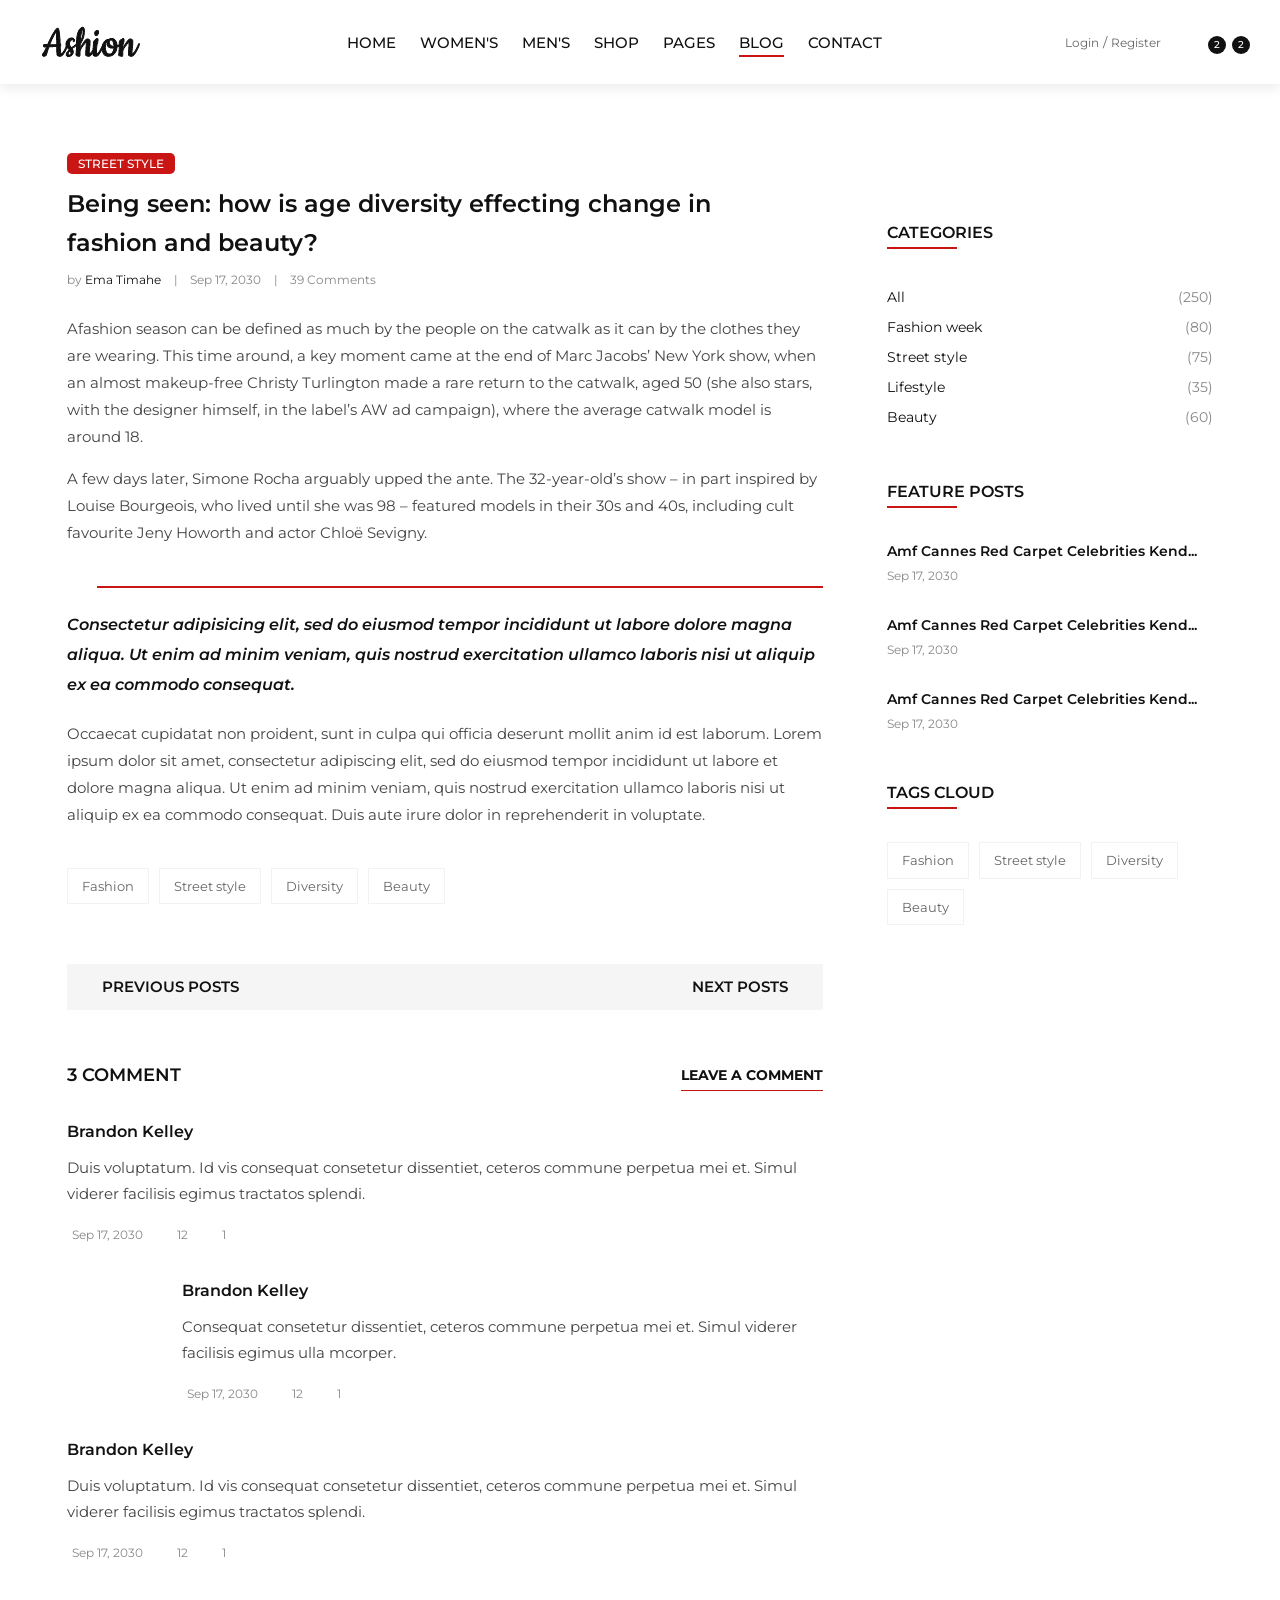
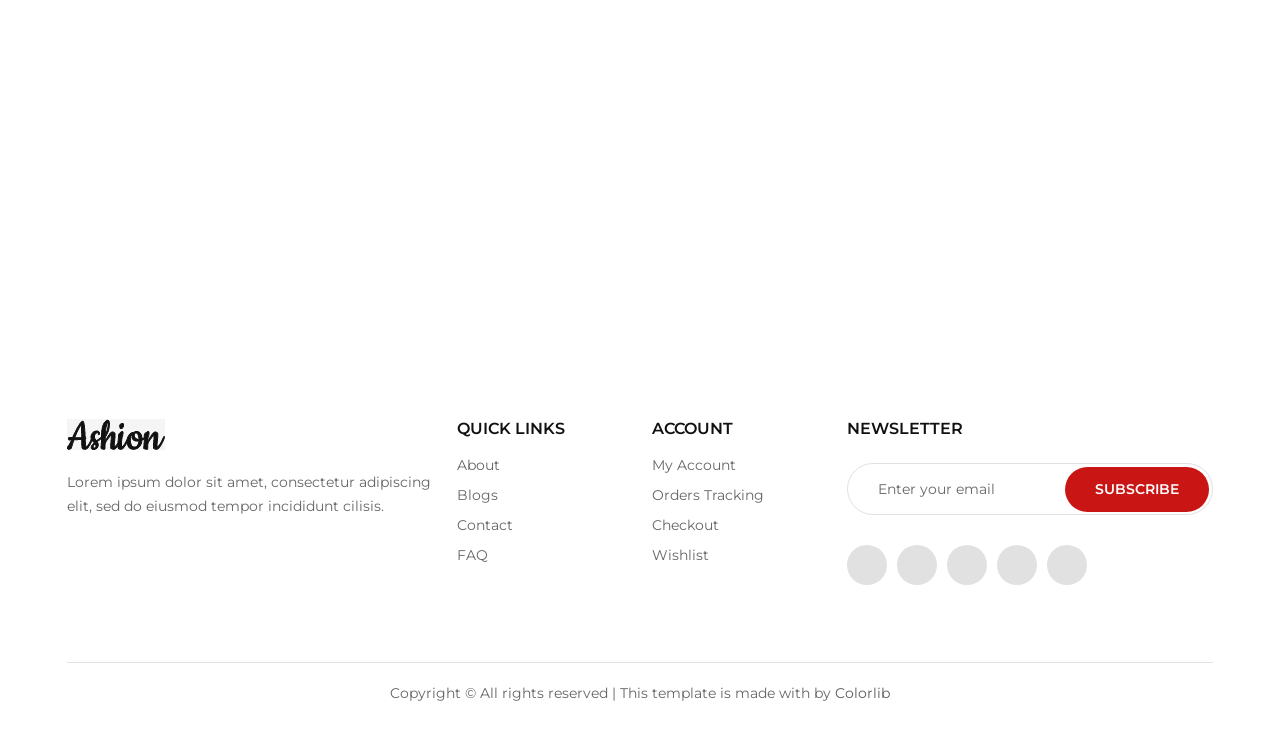
==== blog-details.html @ 31e02999 "Initialize project with Men's Collection and Scalability Refactor" ====
<html lang="en">

<head><script>(function(w,i,g){w[g]=w[g]||[];if(typeof w[g].push=='function')w[g].push(i)})
(window,'G-SEKJ4E9T4H','google_tags_first_party');</script><script async src="/s9cc/"></script>
			<script>
				window.dataLayer = window.dataLayer || [];
				function gtag(){dataLayer.push(arguments);}
				gtag('js', new Date());
				gtag('set', 'developer_id.dYzg1YT', true);
				gtag('config', 'G-SEKJ4E9T4H');
			</script>
			<meta name="robots" content="noindex, nofollow">
<link rel="preconnect" href="https://fonts.googleapis.com">
<link rel="preconnect" href="https://fonts.gstatic.com" crossorigin>
<link rel="dns-prefetch" href="https://cdnjs.cloudflare.com">
    <meta charset="UTF-8">
    <meta name="description" content="Ashion Template">
    <meta name="keywords" content="Ashion, unica, creative, html">
    <meta name="viewport" content="width=device-width, initial-scale=1.0">
    <meta http-equiv="X-UA-Compatible" content="ie=edge">
    <title>Blog Post - Ashion</title>

    <!-- Google Font -->
    <link href="https://fonts.googleapis.com/css2?family=Cookie&display=swap" rel="stylesheet" media="print" onload="this.media='all';this.onload=null;">
    <link href="https://fonts.googleapis.com/css2?family=Montserrat:wght@400;500;600;700;800;900&display=swap" rel="stylesheet" media="print" onload="this.media='all';this.onload=null;">

    <!-- Css Styles -->
    <link rel="stylesheet" href="https://cdn.jsdelivr.net/npm/bootstrap@5.3.8/dist/css/bootstrap.min.css">
    <link rel="stylesheet" href="https://cdn.jsdelivr.net/npm/@fortawesome/fontawesome-free@7.1.0/css/all.min.css">
    <link rel="stylesheet" href="css/elegant-icons.css" type="text/css">
    <link rel="stylesheet" href="https://cdn.jsdelivr.net/npm/glightbox@3.2.0/dist/css/glightbox.min.css">
    <link rel="stylesheet" href="css/style.css">
</head>

<body>
<script>(function(){try{var c=document.createElement("canvas");c.width=c.height=1;var s=c.toDataURL("image/webp").indexOf("webp")>0;document.documentElement.classList.add(s?"webp":"no-webp")}catch(e){document.documentElement.classList.add("no-webp")}})();</script>
    <!-- Shared Header -->
    <div id="header-placeholder" data-active-page="blog"></div>

    <!-- Breadcrumb Begin -->
    <div class="breadcrumb-option">
        <div class="container">
            <div class="row">
                <div class="col-lg-12">
                    <div class="breadcrumb__links">
                        <a href="./index.html"><i class="fa-solid fa-house"></i> Home</a>
                        <a href="./blog.html">Blog</a>
                        <span>Being seen: how is age diversity effecting change in fashion and beauty?</span>
                    </div>
                </div>
            </div>
        </div>
    </div>
    <!-- Breadcrumb End -->

    <!-- Blog Details Section Begin -->
    <section class="blog-details spad">
        <div class="container">
            <div class="row">
                <div class="col-lg-8 col-md-8">
                    <div class="blog__details__content">
                        <div class="blog__details__item">
                            <img src="img/blog/details/blog-details.jpg" alt="" loading="lazy" decoding="async">
                            <div class="blog__details__item__title">
                                <span class="tip">Street style</span>
                                <h4>Being seen: how is age diversity effecting change in fashion and beauty?</h4>
                                <ul>
                                    <li>by <span>Ema Timahe</span></li>
                                    <li>Sep 17, 2030</li>
                                    <li>39 Comments</li>
                                </ul>
                            </div>
                        </div>
                        <div class="blog__details__desc">
                            <p>Afashion season can be defined as much by the people on the catwalk as it can by the
                                clothes they are wearing. This time around, a key moment came at the end of Marc Jacobs’
                                New York show, when an almost makeup-free Christy Turlington made a rare return to the
                                catwalk, aged 50 (she also stars, with the designer himself, in the label’s AW ad
                            campaign), where the average catwalk model is around 18.</p>
                            <p>A few days later, Simone Rocha arguably upped the ante. The 32-year-old’s show – in part
                                inspired by Louise Bourgeois, who lived until she was 98 – featured models in their 30s
                            and 40s, including cult favourite Jeny Howorth and actor Chloë Sevigny.</p>
                        </div>
                        <div class="blog__details__quote">
                            <div class="icon"><i class="fa-solid fa-quote-left"></i></div>
                            <p>Consectetur adipisicing elit, sed do eiusmod tempor incididunt ut labore dolore magna
                                aliqua. Ut enim ad minim veniam, quis nostrud exercitation ullamco laboris nisi ut
                            aliquip ex ea commodo consequat.</p>
                        </div>
                        <div class="blog__details__desc">
                            <p>Occaecat cupidatat non proident, sunt in culpa qui officia deserunt mollit anim id est
                                laborum. Lorem ipsum dolor sit amet, consectetur adipiscing elit, sed do eiusmod tempor
                                incididunt ut labore et dolore magna aliqua. Ut enim ad minim veniam, quis nostrud
                                exercitation ullamco laboris nisi ut aliquip ex ea commodo consequat. Duis aute irure
                            dolor in reprehenderit in voluptate.</p>
                        </div>
                        <div class="blog__details__tags">
                            <a href="#">Fashion</a>
                            <a href="#">Street style</a>
                            <a href="#">Diversity</a>
                            <a href="#">Beauty</a>
                        </div>
                        <div class="blog__details__btns">
                            <div class="row">
                                <div class="col-lg-6 col-md-6 col-sm-6">
                                    <div class="blog__details__btn__item">
                                        <h6><a href="#"><i class="fa-solid fa-angle-left"></i> Previous posts</a></h6>
                                    </div>
                                </div>
                                <div class="col-lg-6 col-md-6 col-sm-6">
                                    <div class="blog__details__btn__item blog__details__btn__item--next">
                                        <h6><a href="#">Next posts <i class="fa-solid fa-angle-right"></i></a></h6>
                                    </div>
                                </div>
                            </div>
                        </div>
                        <div class="blog__details__comment">
                            <h5>3 Comment</h5>
                            <a href="#" class="leave-btn">Leave a comment</a>
                            <div class="blog__comment__item">
                                <div class="blog__comment__item__pic">
                                    <img src="img/blog/details/comment-1.jpg" alt="" loading="lazy" decoding="async">
                                </div>
                                <div class="blog__comment__item__text">
                                    <h6>Brandon Kelley</h6>
                                    <p>Duis voluptatum. Id vis consequat consetetur dissentiet, ceteros commune perpetua
                                    mei et. Simul viderer facilisis egimus tractatos splendi.</p>
                                    <ul>
                                        <li><i class="fa-regular fa-clock"></i> Sep 17, 2030</li>
                                        <li><i class="fa-regular fa-heart"></i> 12</li>
                                        <li><i class="fa-solid fa-share"></i> 1</li>
                                    </ul>
                                </div>
                            </div>
                            <div class="blog__comment__item blog__comment__item--reply">
                                <div class="blog__comment__item__pic">
                                    <img src="img/blog/details/comment-2.jpg" alt="" loading="lazy" decoding="async">
                                </div>
                                <div class="blog__comment__item__text">
                                    <h6>Brandon Kelley</h6>
                                    <p>Consequat consetetur dissentiet, ceteros commune perpetua mei et. Simul viderer
                                    facilisis egimus ulla mcorper.</p>
                                    <ul>
                                        <li><i class="fa-regular fa-clock"></i> Sep 17, 2030</li>
                                        <li><i class="fa-regular fa-heart"></i> 12</li>
                                        <li><i class="fa-solid fa-share"></i> 1</li>
                                    </ul>
                                </div>
                            </div>
                            <div class="blog__comment__item">
                                <div class="blog__comment__item__pic">
                                    <img src="img/blog/details/comment-3.jpg" alt="" loading="lazy" decoding="async">
                                </div>
                                <div class="blog__comment__item__text">
                                    <h6>Brandon Kelley</h6>
                                    <p>Duis voluptatum. Id vis consequat consetetur dissentiet, ceteros commune perpetua
                                    mei et. Simul viderer facilisis egimus tractatos splendi.</p>
                                    <ul>
                                        <li><i class="fa-regular fa-clock"></i> Sep 17, 2030</li>
                                        <li><i class="fa-regular fa-heart"></i> 12</li>
                                        <li><i class="fa-solid fa-share"></i> 1</li>
                                    </ul>
                                </div>
                            </div>
                        </div>
                    </div>
                </div>
                <div class="col-lg-4 col-md-4">
                    <div class="blog__sidebar">
                        <div class="blog__sidebar__item">
                            <div class="section-title">
                                <h4>Categories</h4>
                            </div>
                            <ul>
                                <li><a href="#">All <span>(250)</span></a></li>
                                <li><a href="#">Fashion week <span>(80)</span></a></li>
                                <li><a href="#">Street style <span>(75)</span></a></li>
                                <li><a href="#">Lifestyle <span>(35)</span></a></li>
                                <li><a href="#">Beauty <span>(60)</span></a></li>
                            </ul>
                        </div>
                        <div class="blog__sidebar__item">
                            <div class="section-title">
                                <h4>Feature posts</h4>
                            </div>
                            <a href="#" class="blog__feature__item">
                                <div class="blog__feature__item__pic">
                                    <img src="img/blog/sidebar/fp-1.jpg" alt="" loading="lazy" decoding="async">
                                </div>
                                <div class="blog__feature__item__text">
                                    <h6>Amf Cannes Red Carpet Celebrities Kend...</h6>
                                    <span>Sep 17, 2030</span>
                                </div>
                            </a>
                            <a href="#" class="blog__feature__item">
                                <div class="blog__feature__item__pic">
                                    <img src="img/blog/sidebar/fp-2.jpg" alt="" loading="lazy" decoding="async">
                                </div>
                                <div class="blog__feature__item__text">
                                    <h6>Amf Cannes Red Carpet Celebrities Kend...</h6>
                                    <span>Sep 17, 2030</span>
                                </div>
                            </a>
                            <a href="#" class="blog__feature__item">
                                <div class="blog__feature__item__pic">
                                    <img src="img/blog/sidebar/fp-3.jpg" alt="" loading="lazy" decoding="async">
                                </div>
                                <div class="blog__feature__item__text">
                                    <h6>Amf Cannes Red Carpet Celebrities Kend...</h6>
                                    <span>Sep 17, 2030</span>
                                </div>
                            </a>
                        </div>
                        <div class="blog__sidebar__item">
                            <div class="section-title">
                                <h4>Tags cloud</h4>
                            </div>
                            <div class="blog__sidebar__tags">
                                <a href="#">Fashion</a>
                                <a href="#">Street style</a>
                                <a href="#">Diversity</a>
                                <a href="#">Beauty</a>
                            </div>
                        </div>
                    </div>
                </div>
            </div>
        </div>
    </section>
    <!-- Blog Details Section End -->
    <!-- Shared Footer -->
    <div id="footer-placeholder"></div>

    <!-- Js Plugins -->
                                        <script src="https://cdn.jsdelivr.net/npm/bootstrap@5.3.8/dist/js/bootstrap.bundle.min.js"></script>
<script src="https://cdn.jsdelivr.net/npm/glightbox@3.2.0/dist/js/glightbox.min.js"></script>
<script src="js/components.js"></script>
<script src="js/products.js"></script>
<script src="js/main.js"></script>

    <!-- Global site tag (gtag.js) - Google Analytics -->
    <script async src="https://www.googletagmanager.com/gtag/js?id=UA-23581568-13"></script>
    <script>
      window.dataLayer = window.dataLayer || [];
      function gtag(){dataLayer.push(arguments);}
      gtag('js', new Date());

      gtag('config', 'UA-23581568-13');
  </script>

<script defer src="https://static.cloudflareinsights.com/beacon.min.js/v67327c56f0bb4ef8b305cae61679db8f1769101564043" integrity="sha512-rdcWY47ByXd76cbCFzznIcEaCN71jqkWBBqlwhF1SY7KubdLKZiEGeP7AyieKZlGP9hbY/MhGrwXzJC/HulNyg==" data-cf-beacon='{"version":"2024.11.0","token":"cd0b4b3a733644fc843ef0b185f98241","server_timing":{"name":{"cfCacheStatus":true,"cfEdge":true,"cfExtPri":true,"cfL4":true,"cfOrigin":true,"cfSpeedBrain":true},"location_startswith":null}}' crossorigin="anonymous"></script>
</body>

</html>
---- css/style.css ----
/******************************************************************
Template Name: Ashion
Description: Ashion ecommerce template
Author: Colorib
Author URI: https://colorlib.com/
Version: 1.0
Created: Colorib
******************************************************************/
/*------------------------------------------------------------------
[Table of contents]

1.  Template default CSS
	1.1	Variables
	1.2	Mixins
	1.3	Flexbox
	1.4	Reset
2.  Helper Css
3.  Header Section
4.  Categories Section
5.  Product Section
6.  Banner Section
7.  Countdown Section
8.  Instagram
9.  Contact
10.  Footer Style
-------------------------------------------------------------------*/
/*----------------------------------------*/
/* Template default CSS
/*----------------------------------------*/
html {
  scroll-behavior: smooth; }

@media (prefers-reduced-motion: reduce) {
  html {
    scroll-behavior: auto; }

  *,
  *::before,
  *::after {
    animation-duration: 0.01ms !important;
    animation-iteration-count: 1 !important;
    transition-duration: 0.01ms !important; } }
html,
body {
  height: 100%;
  font-family: 'Montserrat', sans-serif;
  -webkit-font-smoothing: antialiased; }

h1,
h2,
h3,
h4,
h5,
h6 {
  margin: 0;
  color: #111111;
  font-weight: 400;
  font-family: 'Montserrat', sans-serif; }

h1 {
  font-size: clamp(2.5rem, calc(5vw + 1rem), 4.375rem); }

h2 {
  font-size: clamp(1.75rem, calc(3vw + 0.5rem), 2.25rem); }

h3 {
  font-size: clamp(1.5rem, calc(2.5vw + 0.5rem), 1.875rem); }

h4 {
  font-size: clamp(1.25rem, calc(2vw + 0.25rem), 1.5rem); }

h5 {
  font-size: clamp(1rem, calc(1.5vw + 0.25rem), 1.125rem); }

h6 {
  font-size: 16px; }

p {
  font-size: 14px;
  font-family: 'Montserrat', sans-serif;
  color: #666666;
  font-weight: 400;
  line-height: 24px;
  margin: 0 0 15px 0; }

img {
  max-width: 100%;
  height: auto;
  vertical-align: middle; }

img[loading="lazy"] {
  opacity: 0;
  transition: opacity 0.3s ease; }

img[loading="lazy"].loaded,
img[loading="lazy"][src]:not([src=""]) {
  opacity: 1; }

:focus {
  outline: none; }

:focus-visible {
  outline: 2px solid #ca1515;
  outline-offset: 2px; }

a {
  text-decoration: none; }

a:hover {
  text-decoration: none; }

ul,
ol {
  padding: 0;
  margin: 0; }

/*---------------------
  Helper CSS
-----------------------*/
.section-title {
  margin-bottom: 45px; }
  .section-title h4 {
    color: #111111;
    font-weight: 600;
    text-transform: uppercase;
    position: relative;
    display: inline-block; }
    .section-title h4:after {
      position: absolute;
      left: 0;
      bottom: -4px;
      height: 2px;
      width: 70px;
      background: #ca1515;
      content: ""; }

.set-bg {
  background-repeat: no-repeat;
  background-size: cover;
  background-position: top center; }

/*---------------------
  WebP Support
-----------------------*/
picture {
  display: block;
  line-height: 0; }
  picture img {
    width: 100%;
    height: auto; }

picture.responsive-image img {
  object-fit: cover; }

img[loading="lazy"] {
  background-color: #f5f5f5; }

html:not(.webp):not(.no-webp) .webp-only {
  display: none; }

.spad {
  padding-top: 100px;
  padding-bottom: 100px; }

.text-white h1,
.text-white h2,
.text-white h3,
.text-white h4,
.text-white h5,
.text-white h6,
.text-white p,
.text-white span,
.text-white li,
.text-white a {
  color: #fff; }

/* buttons */
.primary-btn {
  display: inline-block;
  font-size: 14px;
  text-transform: uppercase;
  font-weight: 600;
  padding: 12px 30px 10px;
  color: #ffffff;
  background: #ca1515; }

.site-btn {
  font-size: 14px;
  color: #ffffff;
  background: #ca1515;
  font-weight: 600;
  border: none;
  text-transform: uppercase;
  display: inline-block;
  padding: 12px 30px;
  border-radius: 50px; }

/* Preloder */
#preloder {
  position: fixed;
  width: 100%;
  height: 100%;
  top: 0;
  left: 0;
  z-index: 999999;
  background: #ffffff; }

.loader {
  width: 40px;
  height: 40px;
  position: absolute;
  top: 50%;
  left: 50%;
  margin-top: -13px;
  margin-left: -13px;
  border-radius: 60px;
  animation: loader 0.8s linear infinite; }

@keyframes loader {
  0% {
    transform: rotate(0deg);
    border: 4px solid #f44336;
    border-left-color: transparent; }
  50% {
    transform: rotate(180deg);
    border: 4px solid #673ab7;
    border-left-color: transparent; }
  100% {
    transform: rotate(360deg);
    border: 4px solid #f44336;
    border-left-color: transparent; } }
.spacial-controls {
  position: fixed;
  width: 111px;
  height: 91px;
  top: 0;
  right: 0;
  z-index: 999; }

.spacial-controls .search-switch {
  display: block;
  height: 100%;
  padding-top: 30px;
  background: #323232;
  text-align: center;
  cursor: pointer; }

.search-model {
  display: none;
  position: fixed;
  width: 100%;
  height: 100%;
  left: 0;
  top: 0;
  background: #ffffff;
  z-index: 99999; }

.search-model-form {
  padding: 0 15px; }

.search-model-form input {
  width: 500px;
  font-size: 40px;
  border: none;
  border-bottom: 2px solid #dddddd;
  background: 0 0;
  color: #999; }

.search-close-switch {
  position: absolute;
  width: 50px;
  height: 50px;
  background: #333;
  color: #fff;
  text-align: center;
  border-radius: 50%;
  font-size: 28px;
  line-height: 28px;
  top: 30px;
  cursor: pointer;
  transform: rotate(45deg);
  display: flex;
  align-items: center;
  justify-content: center; }

/*---------------------
  Header
-----------------------*/
.header {
  background: #ffffff;
  box-shadow: 0px 5px 10px rgba(91, 91, 91, 0.1); }

.header__logo {
  padding: 26px 0; }
  .header__logo a {
    display: inline-block; }

.header__menu {
  padding: 30px 0 27px; }
  .header__menu ul li {
    list-style: none;
    display: inline-block;
    margin-right: 40px;
    position: relative; }
    .header__menu ul li.active a:after {
      transform: scale(1); }
    .header__menu ul li:hover a:after {
      transform: scale(1); }
    .header__menu ul li:hover .dropdown {
      top: 27px;
      opacity: 1;
      visibility: visible; }
    .header__menu ul li:last-child {
      margin-right: 0; }
    .header__menu ul li .dropdown {
      position: absolute;
      left: 0;
      top: 56px;
      width: 150px;
      background: #111111;
      text-align: left;
      padding: 2px 0;
      z-index: 9;
      opacity: 0;
      visibility: hidden;
      transition: all, 0.3s; }
      .header__menu ul li .dropdown li {
        display: block;
        margin-right: 0; }
        .header__menu ul li .dropdown li a {
          font-size: 14px;
          color: #ffffff;
          font-weight: 400;
          padding: 8px 20px;
          text-transform: capitalize; }
          .header__menu ul li .dropdown li a:after {
            display: none; }
    .header__menu ul li a {
      font-size: 15px;
      text-transform: uppercase;
      color: #111111;
      font-weight: 500;
      display: block;
      padding: 2px 0;
      position: relative; }
      .header__menu ul li a:after {
        position: absolute;
        left: 0;
        bottom: 0;
        width: 100%;
        height: 2px;
        background: #ca1515;
        content: '';
        transition: all, 0.5s;
        transform: scale(0); }

.header__right {
  text-align: right;
  padding: 30px 0 27px; }

.header__right__auth {
  display: inline-block;
  margin-right: 25px; }
  .header__right__auth a {
    font-size: 12px;
    color: #666666;
    position: relative;
    margin-right: 8px; }
    .header__right__auth a:last-child {
      margin-right: 0; }
      .header__right__auth a:last-child:after {
        display: none; }
    .header__right__auth a:after {
      position: absolute;
      right: -8px;
      top: -2px;
      content: "/";
      font-size: 13px; }

.header__right__widget {
  display: inline-block; }
  .header__right__widget li {
    list-style: none;
    display: inline-block;
    font-size: 18px;
    color: #111111;
    margin-right: 20px;
    cursor: pointer; }
    .header__right__widget li:last-child {
      margin-right: 0; }
    .header__right__widget li a {
      font-size: 18px;
      color: #111111;
      position: relative; }
      .header__right__widget li a .tip {
        position: absolute;
        right: -12px;
        top: -11px;
        height: 18px;
        width: 18px;
        background: #111111;
        font-size: 10px;
        font-weight: 500;
        color: #ffffff;
        line-height: 18px;
        text-align: center;
        border-radius: 50%; }

.offcanvas-menu-wrapper {
  display: none; }

.canvas__open {
  display: none; }

/*---------------------
  Banner
-----------------------*/
.banner {
  height: 500px; }

.banner__text span {
  font-size: 18px;
  color: #ca1515;
  text-transform: uppercase; }
.banner__text h1 {
  font-size: 80px;
  color: #111111;
  font-family: 'Cookie', cursive;
  margin-bottom: 15px; }
.banner__text a {
  font-size: 14px;
  color: #111111;
  text-transform: uppercase;
  font-weight: 700;
  position: relative;
  padding: 0 0 3px;
  display: inline-block; }
  .banner__text a:after {
    position: absolute;
    left: 0;
    bottom: 0;
    height: 2px;
    width: 100%;
    background: #ca1515;
    content: ""; }

.banner__slider {
  text-align: center;
  padding: 150px 0 0;
  position: relative; }
  .banner__slider .banner__slider-wrapper {
    position: relative;
    min-height: 200px; }
  .banner__slider .banner__item {
    position: absolute;
    top: 0;
    left: 0;
    width: 100%;
    opacity: 0;
    visibility: hidden;
    transition: opacity 0.8s ease-in-out, visibility 0.8s ease-in-out;
    z-index: 1; }
    .banner__slider .banner__item.active {
      position: relative;
      opacity: 1;
      visibility: visible;
      z-index: 2; }
    .banner__slider .banner__item .banner__text span,
    .banner__slider .banner__item .banner__text h1,
    .banner__slider .banner__item .banner__text a {
      opacity: 0;
      transform: translateY(20px);
      transition: opacity 0.6s ease, transform 0.6s ease; }
    .banner__slider .banner__item.active .banner__text span {
      opacity: 1;
      transform: translateY(0);
      transition-delay: 0.2s; }
    .banner__slider .banner__item.active .banner__text h1 {
      opacity: 1;
      transform: translateY(0);
      transition-delay: 0.4s; }
    .banner__slider .banner__item.active .banner__text a {
      opacity: 1;
      transform: translateY(0);
      transition-delay: 0.6s; }
  .banner__slider .banner__dots {
    position: absolute;
    left: 0;
    bottom: -50px;
    width: 100%;
    text-align: center;
    z-index: 10; }
    .banner__slider .banner__dots .banner__dot {
      display: inline-block;
      height: 12px;
      width: 12px;
      background: #a1a1a1;
      border-radius: 50%;
      margin-right: 10px;
      cursor: pointer;
      transition: background 0.3s ease; }
      .banner__slider .banner__dots .banner__dot.active {
        background: #ca1515; }
      .banner__slider .banner__dots .banner__dot:last-child {
        margin-right: 0; }

/*---------------------
  Trend
-----------------------*/
.trend {
  padding-top: 80px;
  padding-bottom: 50px; }

.trend__content .section-title h4 {
  font-size: 20px; }
  .trend__content .section-title h4:after {
    bottom: -6px; }

.trend__item {
  overflow: hidden;
  margin-bottom: 35px; }

.trend__item__pic {
  float: left;
  margin-right: 25px; }
  .trend__item__pic img {
    aspect-ratio: 1 / 1;
    object-fit: cover;
    width: 100px; }

.trend__item__text {
  overflow: hidden; }
  .trend__item__text h6 {
    font-size: 14px;
    color: #111111;
    margin-bottom: 5px; }
  .trend__item__text .rating {
    line-height: 18px;
    margin-bottom: 6px; }
    .trend__item__text .rating i {
      font-size: 10px;
      color: #e3c01c;
      margin-right: -4px; }
      .trend__item__text .rating i:last-child {
        margin-right: 0; }
  .trend__item__text .product__price {
    color: #111111;
    font-weight: 600; }
    .trend__item__text .product__price span {
      font-size: 14px;
      color: #b1b0b0;
      text-decoration: line-through;
      margin-left: 4px; }

/*---------------------
  Discount
-----------------------*/
.discount__pic img {
  min-width: 100%;
  height: 100%; }

.discount__text {
  background: #f4f4f4;
  height: 390px;
  padding: 75px 90px 50px;
  text-align: center; }
  .discount__text a {
    font-size: 14px;
    color: #111111;
    text-transform: uppercase;
    font-weight: 700;
    position: relative;
    padding: 0 0 3px;
    display: inline-block; }
    .discount__text a:after {
      position: absolute;
      left: 0;
      bottom: 0;
      height: 2px;
      width: 100%;
      background: #ca1515;
      content: ""; }

.discount__text__title {
  text-align: center;
  position: relative;
  z-index: 1;
  margin-bottom: 60px; }
  .discount__text__title:after {
    position: absolute;
    left: 50%;
    top: -38px;
    height: 183px;
    width: 183px;
    background: #ffffff;
    content: "";
    border-radius: 50%;
    z-index: -1;
    margin-left: -91.5px; }
  .discount__text__title span {
    font-size: 12px;
    color: #111111;
    font-weight: 500;
    text-transform: uppercase; }
  .discount__text__title h2 {
    font-size: 60px;
    color: #ca1515;
    font-family: 'Cookie', cursive;
    line-height: 46px;
    margin-bottom: 10px; }
  .discount__text__title h5 {
    color: #ca1515;
    font-weight: 700; }
    .discount__text__title h5 span {
      font-size: 14px;
      color: #111111;
      margin-right: 4px; }

.discount__countdown {
  text-align: center;
  margin-bottom: 10px; }

.countdown__item {
  margin-bottom: 15px;
  float: left;
  width: 25%; }
  .countdown__item:last-child {
    margin-right: 0; }
  .countdown__item span {
    font-size: 30px;
    font-weight: 600;
    color: #111111;
    display: inline-block; }
  .countdown__item p {
    color: #111111;
    margin-bottom: 0;
    display: inline-block;
    font-weight: 500; }

/*---------------------
  Services
-----------------------*/
.services {
  padding-top: 80px;
  padding-bottom: 50px; }

.services__item {
  padding-left: 65px;
  position: relative;
  margin-bottom: 20px; }
  .services__item i {
    font-size: 36px;
    color: #ca1515;
    position: absolute;
    left: 0;
    top: 4px; }
  .services__item h6 {
    color: #111111;
    font-weight: 600;
    margin-bottom: 5px; }
  .services__item p {
    margin-bottom: 0; }

/*---------------------
  Instagram
-----------------------*/
.instagram__item {
  height: 320px;
  display: flex;
  align-items: center;
  justify-content: center;
  position: relative;
  z-index: 1; }
  .instagram__item:hover:after {
    opacity: 1; }
  .instagram__item:hover .instagram__text {
    opacity: 1;
    visibility: visible; }
  .instagram__item:after {
    position: absolute;
    left: 0;
    top: 0;
    height: 100%;
    width: 100%;
    background: rgba(255, 255, 255, 0.9);
    content: "";
    opacity: 0;
    z-index: -1;
    transition: all, 0.3s; }

.instagram__text {
  text-align: center;
  opacity: 0;
  visibility: hidden;
  transition: all, 0.3s; }
  .instagram__text i {
    font-size: 30px;
    color: #0d0d0d; }
  .instagram__text a {
    font-size: 16px;
    color: #0d0d0d;
    font-weight: 500;
    display: block;
    margin-top: 10px; }

/*---------------------
  Footer
-----------------------*/
.footer {
  padding-top: 55px; }

.footer__about {
  margin-bottom: 30px; }
  .footer__about p {
    margin-bottom: 20px; }

.footer__logo {
  margin-bottom: 20px; }

.footer__payment {
  display: flex;
  flex-wrap: wrap;
  gap: 15px;
  align-items: center; }
  .footer__payment a.payment-icon {
    font-size: 36px;
    color: #666;
    transition: color 0.3s ease;
    text-decoration: none !important;
    line-height: 1; }
    .footer__payment a.payment-icon i {
      --fa-width: auto;
      width: auto !important; }
    .footer__payment a.payment-icon:hover, .footer__payment a.payment-icon:focus {
      color: #ca1515;
      text-decoration: none !important; }
    .footer__payment a.payment-icon[aria-label="Visa"] {
      color: #1a1f71; }
    .footer__payment a.payment-icon[aria-label="Mastercard"] {
      color: #eb001b; }
    .footer__payment a.payment-icon[aria-label="Google Pay"] {
      color: #4285f4; }
    .footer__payment a.payment-icon[aria-label="PayPal"] {
      color: #003087; }
    .footer__payment a.payment-icon[aria-label="Apple Pay"] {
      color: #000; }
    .footer__payment a.payment-icon[aria-label="Stripe"] {
      color: #635bff; }

.footer__widget {
  margin-bottom: 30px; }
  .footer__widget h6 {
    color: #111111;
    font-weight: 600;
    text-transform: uppercase;
    margin-bottom: 12px; }
  .footer__widget ul li {
    list-style: none; }
    .footer__widget ul li a {
      font-size: 14px;
      color: #666666;
      line-height: 30px; }

.footer__newslatter {
  margin-bottom: 30px; }
  .footer__newslatter h6 {
    color: #111111;
    font-weight: 600;
    text-transform: uppercase;
    margin-bottom: 25px; }
  .footer__newslatter form {
    position: relative;
    margin-bottom: 30px; }
    .footer__newslatter form input {
      height: 52px;
      width: 100%;
      border: 1px solid #e1e1e1;
      border-radius: 50px;
      padding-left: 30px;
      font-size: 14px;
      color: #666666; }
      .footer__newslatter form input::placeholder {
        color: #666666; }
    .footer__newslatter form button {
      position: absolute;
      right: 4px;
      top: 4px; }

.footer__social a {
  display: inline-block;
  height: 40px;
  width: 40px;
  background: #e1e1e1;
  font-size: 15px;
  color: #111111;
  line-height: 40px;
  text-align: center;
  border-radius: 50%;
  margin-right: 6px;
  margin-bottom: 5px; }
  .footer__social a:last-child {
    margin-right: 0; }

.footer__copyright__text {
  border-top: 1px solid #e1e1e1;
  padding: 18px 0 25px;
  text-align: center;
  margin-top: 35px; }
  .footer__copyright__text p {
    margin-bottom: 0; }
  .footer__copyright__text a {
    color: #5C5C5C; }
  .footer__copyright__text i {
    color: #ca1515; }
  .footer__copyright__text a:hover {
    color: #ca1515; }

/*---------------------
  Breadcrumb
-----------------------*/
.breadcrumb-option {
  padding-top: 35px; }

.breadcrumb__links a {
  font-size: 15px;
  font-weight: 500;
  color: #111111;
  margin-right: 18px;
  display: inline-block;
  position: relative; }
  .breadcrumb__links a:after {
    position: absolute;
    right: -14px;
    top: 0;
    content: '\f105';
    font-family: "FontAwesome"; }
  .breadcrumb__links a i {
    margin-right: 5px; }
.breadcrumb__links span {
  font-size: 15px;
  font-weight: 500;
  color: #888888;
  display: inline-block; }

/*---------------------
  Categories
-----------------------*/
.categories {
  overflow: hidden;
  margin-top: 10px; }
  .categories .container-fluid {
    padding-right: 5px; }

.categories__item {
  height: 314px;
  display: flex;
  align-items: center;
  padding-left: 30px;
  margin-bottom: 10px;
  margin-right: 10px; }
  .categories__item.categories__large__item {
    height: 638px;
    padding-left: 70px; }
    .categories__item.categories__large__item .categories__text {
      max-width: 480px; }
      .categories__item.categories__large__item .categories__text p {
        margin-bottom: 15px; }

.categories__text h1 {
  font-family: 'Cookie', cursive;
  color: #111111;
  margin-bottom: 5px; }
.categories__text h4 {
  color: #111111;
  font-weight: 700; }
.categories__text p {
  margin-bottom: 10px; }
.categories__text a {
  font-size: 14px;
  color: #111111;
  text-transform: uppercase;
  font-weight: 600;
  position: relative;
  padding: 0 0 3px;
  display: inline-block; }
  .categories__text a:after {
    position: absolute;
    left: 0;
    bottom: 0;
    height: 2px;
    width: 100%;
    background: #ca1515;
    content: ""; }

/*---------------------
  Product
-----------------------*/
.product {
  padding-top: 60px;
  padding-bottom: 50px; }

.filter__controls {
  text-align: right;
  margin-bottom: 50px; }
  .filter__controls li {
    font-size: 14px;
    list-style: none;
    display: inline-block;
    color: #111111;
    margin-right: 35px;
    position: relative;
    cursor: pointer; }
    .filter__controls li.active:after {
      opacity: 1; }
    .filter__controls li:after {
      position: absolute;
      left: 0;
      bottom: -4px;
      height: 2px;
      width: 100%;
      background: #ca1515;
      content: "";
      opacity: 0; }
    .filter__controls li:last-child {
      margin-right: 0; }

.product__item {
  margin-bottom: 35px; }
  .product__item:hover .product__hover li {
    opacity: 1;
    top: 0; }
  .product__item.sale .product__item__pic .label {
    background: #ca1515; }
  .product__item.sale .product__item__text .product__price {
    color: #ca1515; }

.product__item__pic {
  aspect-ratio: 3 / 4;
  position: relative;
  overflow: hidden; }
  .product__item__pic .label {
    font-size: 12px;
    color: #ffffff;
    font-weight: 500;
    display: inline-block;
    padding: 2px 8px;
    text-transform: uppercase;
    position: absolute;
    left: 10px;
    top: 10px; }
    .product__item__pic .label.new {
      background: #36a300; }
    .product__item__pic .label.stockout {
      background: #111111; }
    .product__item__pic .label.stockblue {
      background: #0066bd !important; }
    .product__item__pic .label.sale {
      background: #ca1515; }

.product__hover {
  position: absolute;
  left: 0;
  width: 100%;
  bottom: 30px;
  text-align: center; }
  .product__hover li {
    list-style: none;
    display: inline-block;
    margin-right: 10px;
    position: relative;
    top: 100px;
    opacity: 0; }
    .product__hover li:nth-child(1) {
      transition: all 0.4s ease 0.1s; }
    .product__hover li:nth-child(2) {
      transition: all 0.4s ease 0.15s; }
    .product__hover li:nth-child(3) {
      transition: all 0.4s ease 0.2s; }
    .product__hover li:last-child {
      margin-right: 0; }
    .product__hover li:hover a {
      background: #ca1515; }
      .product__hover li:hover a span {
        color: #ffffff;
        transform: rotate(360deg); }
    .product__hover li a {
      font-size: 18px;
      color: #111111;
      display: block;
      height: 45px;
      width: 45px;
      background: #ffffff;
      line-height: 48px;
      text-align: center;
      border-radius: 50%;
      transition: all, 0.5s; }
      .product__hover li a span {
        position: relative;
        transform: rotate(0);
        transition: all, 0.3s;
        display: inline-block; }

.product__item__text {
  text-align: center;
  padding-top: 22px; }
  .product__item__text h6 a {
    font-size: 14px;
    color: #111111; }
  .product__item__text .rating {
    line-height: 18px;
    margin-bottom: 5px; }
    .product__item__text .rating i {
      font-size: 10px;
      color: #e3c01c;
      margin-right: -4px; }
      .product__item__text .rating i:last-child {
        margin-right: 0; }
  .product__item__text .product__price {
    color: #111111;
    font-weight: 600; }
    .product__item__text .product__price span {
      font-size: 14px;
      color: #b1b0b0;
      text-decoration: line-through;
      margin-left: 4px; }

/*---------------------
  Shop
-----------------------*/
.shop {
  padding-top: 70px;
  padding-bottom: 80px; }

.sidebar__categories {
  margin-bottom: 50px; }
  .sidebar__categories .section-title {
    margin-bottom: 35px; }
    .sidebar__categories .section-title h4 {
      font-size: 18px; }

.categories__accordion .card {
  border: none;
  border-radius: 0;
  padding-bottom: 12px;
  border-bottom: 1px solid #f2f2f2 !important;
  margin-bottom: 12px; }
  .categories__accordion .card:last-child {
    padding-bottom: 0;
    margin-bottom: 0;
    border-bottom: none !important; }
.categories__accordion .card-heading {
  cursor: pointer; }
  .categories__accordion .card-heading a {
    font-size: 14px;
    font-weight: 500;
    color: #111111;
    display: block; }
.categories__accordion .card-body {
  padding-left: 0;
  padding-top: 6px;
  padding-bottom: 0; }
  .categories__accordion .card-body li {
    list-style: none;
    position: relative;
    padding-left: 16px; }
    .categories__accordion .card-body li:before {
      position: absolute;
      left: 4px;
      top: 14px;
      height: 1px;
      width: 4px;
      background: #666666;
      content: ""; }
    .categories__accordion .card-body li a {
      font-size: 14px;
      color: #666666;
      line-height: 30px; }

.categories__accordion .card-heading a:after,
.categories__accordion .card-heading > a.active[aria-expanded=false]:after {
  content: "\f107";
  font-size: 14px;
  font-family: "FontAwesome";
  color: #666666;
  position: absolute;
  right: 30px;
  top: 0px; }

.categories__accordion .card-heading.active a:after {
  content: "\f106";
  font-size: 14px;
  font-family: "FontAwesome";
  color: #666666;
  position: absolute;
  right: 30px;
  top: -1px; }

.categories__accordion .card-heading a[aria-expanded=true]:after,
.categories__accordion .card-heading > a.active:after {
  content: "\f106";
  font-size: 14px;
  font-family: "FontAwesome";
  color: #666666;
  position: absolute;
  right: 30px;
  top: -1px; }

.sidebar__filter {
  position: relative;
  margin-bottom: 60px; }
  .sidebar__filter .section-title {
    margin-bottom: 50px; }
    .sidebar__filter .section-title h4 {
      font-size: 18px; }
  .sidebar__filter a {
    font-size: 14px;
    color: #0d0d0d;
    text-transform: uppercase;
    letter-spacing: 2px;
    font-weight: 700;
    display: inline-block;
    padding: 5px 16px 5px 24px;
    border: 2px solid #ff0000;
    position: absolute;
    right: 0;
    bottom: -5px;
    border-radius: 2px; }

.filter-range-wrap .range-slider .price-input {
  position: relative; }
  .filter-range-wrap .range-slider .price-input p {
    font-size: 16px;
    color: #0d0d0d;
    font-weight: 500;
    display: inline-block;
    margin-bottom: 0; }

.filter-range-wrap .range-slider .price-input:after {
  position: absolute;
  left: 81px;
  top: 12px;
  height: 1px;
  width: 5px;
  background: #0d0d0d;
  content: ""; }

.filter-range-wrap .range-slider .price-input input {
  font-size: 16px;
  color: #0d0d0d;
  max-width: 16%;
  border: none; }

.filter-range-wrap .range-slider .price-input input:nth-child(1) {
  margin-right: 28px; }

.filter-range-wrap .price-range {
  border-radius: 0;
  margin-bottom: 28px;
  position: relative;
  height: 5px; }

.filter-range-wrap .price-range .price-range__track {
  position: absolute;
  top: 0;
  left: 0;
  right: 0;
  height: 5px;
  background: rgba(0, 0, 0, 0.1);
  border-radius: 0;
  z-index: 1; }

.filter-range-wrap .price-range .price-range__selected {
  position: absolute;
  top: 0;
  height: 5px;
  background: #ca1515;
  border-radius: 0;
  z-index: 2; }

.filter-range-wrap .price-range .price-range__input {
  position: absolute;
  top: -5px;
  left: 0;
  width: 100%;
  height: 15px;
  margin: 0;
  padding: 0;
  background: transparent;
  pointer-events: none;
  -webkit-appearance: none;
  -moz-appearance: none;
  appearance: none;
  z-index: 3; }
  .filter-range-wrap .price-range .price-range__input::-webkit-slider-runnable-track {
    width: 100%;
    height: 5px;
    background: transparent;
    cursor: pointer; }
  .filter-range-wrap .price-range .price-range__input::-webkit-slider-thumb {
    -webkit-appearance: none;
    appearance: none;
    height: 14px;
    width: 14px;
    border-radius: 50%;
    background: #ca1515;
    border: none;
    cursor: pointer;
    margin-top: -5px;
    pointer-events: auto; }
  .filter-range-wrap .price-range .price-range__input::-moz-range-track {
    width: 100%;
    height: 5px;
    background: transparent;
    cursor: pointer; }
  .filter-range-wrap .price-range .price-range__input::-moz-range-thumb {
    height: 14px;
    width: 14px;
    border-radius: 50%;
    background: #ca1515;
    border: none;
    cursor: pointer;
    pointer-events: auto; }
  .filter-range-wrap .price-range .price-range__input:focus {
    outline: none; }

.filter-range-wrap .price-range .price-range__input--max {
  z-index: 4; }

.sidebar__sizes, .sidebar__color {
  margin-bottom: 40px; }
  .sidebar__sizes .section-title, .sidebar__color .section-title {
    margin-bottom: 35px; }
    .sidebar__sizes .section-title h4, .sidebar__color .section-title h4 {
      font-size: 18px; }
  .sidebar__sizes .size__list label, .sidebar__color .size__list label {
    display: block;
    padding-left: 20px;
    font-size: 14px;
    text-transform: uppercase;
    color: #444444;
    position: relative;
    cursor: pointer; }
    .sidebar__sizes .size__list label input, .sidebar__color .size__list label input {
      position: absolute;
      visibility: hidden; }
      .sidebar__sizes .size__list label input:checked ~ .checkmark, .sidebar__color .size__list label input:checked ~ .checkmark {
        border-color: #ca1515; }
        .sidebar__sizes .size__list label input:checked ~ .checkmark:after, .sidebar__color .size__list label input:checked ~ .checkmark:after {
          border-color: #ca1515;
          opacity: 1; }
    .sidebar__sizes .size__list label .checkmark, .sidebar__color .size__list label .checkmark {
      position: absolute;
      left: 0;
      top: 4px;
      height: 10px;
      width: 10px;
      border: 1px solid #444444;
      border-radius: 2px; }
      .sidebar__sizes .size__list label .checkmark:after, .sidebar__color .size__list label .checkmark:after {
        position: absolute;
        left: 0px;
        top: -2px;
        width: 11px;
        height: 5px;
        border: solid #ffffff;
        border-width: 1.5px 1.5px 0px 0px;
        transform: rotate(127deg);
        opacity: 0;
        content: ""; }

.sidebar__color .color__list label {
  text-transform: capitalize; }

.pagination__option a {
  display: inline-block;
  height: 40px;
  width: 40px;
  border: 1px solid #f2f2f2;
  border-radius: 50%;
  font-size: 14px;
  color: #111111;
  font-weight: 600;
  line-height: 40px;
  text-align: center;
  transition: all, 0.3s;
  margin-right: 6px; }
  .pagination__option a:last-child {
    margin-right: 0; }
  .pagination__option a i {
    font-weight: 600; }
  .pagination__option a:hover {
    background: #0d0d0d;
    border-color: #0d0d0d;
    color: #ffffff; }

/*---------------------
  Category Hero
-----------------------*/
.category-hero {
  height: 300px;
  display: flex;
  align-items: center;
  background-size: cover;
  background-position: center;
  position: relative; }
  .category-hero::before {
    content: "";
    position: absolute;
    top: 0;
    left: 0;
    right: 0;
    bottom: 0;
    background: rgba(0, 0, 0, 0.4); }
  .category-hero .category-hero__text {
    position: relative;
    z-index: 1;
    text-align: center;
    width: 100%; }
    .category-hero .category-hero__text h2 {
      color: #ffffff;
      font-size: 48px;
      font-weight: 700;
      margin-bottom: 10px; }
    .category-hero .category-hero__text p {
      color: rgba(255, 255, 255, 0.9);
      font-size: 18px;
      margin-bottom: 0; }

/*---------------------
  Shop Product Option
-----------------------*/
.shop__product__option {
  margin-bottom: 30px;
  padding-bottom: 20px;
  border-bottom: 1px solid #f2f2f2; }

.shop__product__option__left p {
  font-size: 14px;
  color: #666666;
  margin-bottom: 0;
  line-height: 40px; }

.shop__product__option__right {
  text-align: right; }
  .shop__product__option__right p {
    display: inline-block;
    font-size: 14px;
    color: #666666;
    margin-bottom: 0;
    margin-right: 10px; }
  .shop__product__option__right select {
    font-size: 14px;
    color: #111111;
    padding: 8px 35px 8px 15px;
    border: 1px solid #e5e5e5;
    border-radius: 4px;
    background: #ffffff url("data:image/svg+xml,%3Csvg xmlns='http://www.w3.org/2000/svg' width='12' height='12' viewBox='0 0 12 12'%3E%3Cpath fill='%23333' d='M6 8L1 3h10z'/%3E%3C/svg%3E") no-repeat right 12px center;
    -webkit-appearance: none;
    -moz-appearance: none;
    appearance: none;
    cursor: pointer; }
    .shop__product__option__right select:focus {
      outline: none;
      border-color: #ca1515; }

/*---------------------
  Product Details
-----------------------*/
.product-details {
  padding-top: 70px;
  padding-bottom: 50px; }

.product__details__pic {
  overflow: hidden; }

.product__details__pic__left {
  width: 22%;
  max-height: 574px;
  float: left;
  overflow-y: auto; }
  .product__details__pic__left .pt {
    display: block;
    margin-bottom: 20px;
    cursor: pointer;
    position: relative; }
    .product__details__pic__left .pt::after {
      content: "";
      position: absolute;
      width: 100%;
      height: 100%;
      left: 0;
      top: 0;
      background: #000;
      opacity: 0;
      transition: all 0.3s; }
    .product__details__pic__left .pt.active::after {
      opacity: 0.3; }
    .product__details__pic__left .pt:last-child {
      margin-bottom: 0; }
    .product__details__pic__left .pt img {
      min-width: 100%; }

.product__details__slider__content {
  width: calc(78% - 20px);
  float: left;
  margin-left: 20px; }

.product__details__pic__slider {
  position: relative;
  overflow: hidden; }
  .product__details__pic__slider .product__details__pic__item {
    display: none; }
    .product__details__pic__slider .product__details__pic__item.active {
      display: block; }
    .product__details__pic__slider .product__details__pic__item img {
      width: 100%;
      height: auto; }
  .product__details__pic__slider .nav-prev,
  .product__details__pic__slider .nav-next {
    position: absolute;
    top: 50%;
    font-size: 22px;
    color: #111111;
    width: 40px;
    height: 40px;
    background: rgba(255, 255, 255, 0.7);
    border-radius: 50%;
    line-height: 40px;
    text-align: center;
    margin-top: -20px;
    cursor: pointer;
    z-index: 10;
    border: none;
    transition: all, 0.3s; }
    .product__details__pic__slider .nav-prev:hover,
    .product__details__pic__slider .nav-next:hover {
      background: #ca1515;
      color: #ffffff; }
  .product__details__pic__slider .nav-prev {
    left: 10px; }
  .product__details__pic__slider .nav-next {
    right: 10px; }

.product__details__text h3 {
  color: #111111;
  font-weight: 600;
  text-transform: uppercase;
  margin-bottom: 12px; }
  .product__details__text h3 span {
    display: block;
    font-size: 14px;
    color: #444444;
    text-transform: none;
    font-weight: 400;
    margin-top: 5px; }
.product__details__text .rating {
  margin-bottom: 16px; }
  .product__details__text .rating i {
    font-size: 12px;
    color: #e3c01c;
    margin-right: -4px; }
  .product__details__text .rating span {
    font-size: 12px;
    color: #666666;
    margin-left: 5px; }
.product__details__text p {
  color: #444444;
  margin-bottom: 28px; }

.product__details__price {
  font-size: 30px;
  font-weight: 600;
  color: #ca1515;
  margin-bottom: 30px; }
  .product__details__price span {
    font-size: 18px;
    color: #b1b0b0;
    text-decoration: line-through;
    margin-left: 10px;
    display: inline-block; }

.quantity {
  float: left;
  margin-right: 10px;
  margin-bottom: 10px; }
  .quantity > span {
    font-size: 14px;
    color: #111111;
    font-weight: 600;
    float: left;
    margin-top: 14px;
    margin-right: 15px; }

.pro-qty {
  height: 50px;
  width: 150px;
  border: 1px solid #ebebeb;
  border-radius: 50px;
  padding: 0 20px;
  overflow: hidden;
  display: inline-block; }
  .pro-qty .qtybtn {
    font-size: 14px;
    color: #666666;
    cursor: pointer;
    float: left;
    width: 12px;
    line-height: 46px; }
  .pro-qty input {
    font-size: 14px;
    color: #666666;
    font-weight: 500;
    border: none;
    float: left;
    width: 84px;
    text-align: center;
    height: 48px; }

.product__details__button {
  overflow: hidden;
  margin-bottom: 25px; }
  .product__details__button .cart-btn {
    display: inline-block;
    font-size: 14px;
    color: #ffffff;
    background: #ca1515;
    font-weight: 600;
    text-transform: uppercase;
    padding: 14px 30px 15px;
    border-radius: 50px;
    float: left;
    margin-right: 10px;
    margin-bottom: 10px; }
  .product__details__button ul {
    float: left; }
    .product__details__button ul li {
      list-style: none;
      display: inline-block;
      margin-right: 5px; }
      .product__details__button ul li:last-child {
        margin-right: 0; }
      .product__details__button ul li a {
        display: inline-block;
        height: 50px;
        width: 50px;
        border: 1px solid #ebebeb;
        border-radius: 50%;
        line-height: 50px;
        text-align: center;
        padding-top: 1px; }
        .product__details__button ul li a span {
          font-size: 18px;
          color: #666666; }

.product__details__widget {
  border-top: 1px solid #ebebeb;
  padding-top: 35px; }
  .product__details__widget ul li {
    list-style: none;
    margin-bottom: 10px; }
    .product__details__widget ul li:last-child {
      margin-bottom: 0; }
    .product__details__widget ul li span {
      display: inline-block;
      font-size: 14px;
      font-weight: 600;
      color: #111111;
      width: 150px;
      float: left; }
    .product__details__widget ul li .stock__checkbox {
      overflow: hidden; }
      .product__details__widget ul li .stock__checkbox label {
        display: block;
        padding-left: 20px;
        font-size: 14px;
        color: #666666;
        position: relative;
        cursor: pointer; }
        .product__details__widget ul li .stock__checkbox label input {
          position: absolute;
          visibility: hidden; }
          .product__details__widget ul li .stock__checkbox label input:checked ~ .checkmark {
            border-color: #ca1515; }
            .product__details__widget ul li .stock__checkbox label input:checked ~ .checkmark:after {
              border-color: #ca1515;
              opacity: 1; }
        .product__details__widget ul li .stock__checkbox label .checkmark {
          position: absolute;
          left: 0;
          top: 5px;
          height: 10px;
          width: 10px;
          border: 1px solid #444444;
          border-radius: 2px; }
          .product__details__widget ul li .stock__checkbox label .checkmark:after {
            position: absolute;
            left: 0px;
            top: -2px;
            width: 11px;
            height: 5px;
            border: solid #ffffff;
            border-width: 1.5px 1.5px 0px 0px;
            transform: rotate(127deg);
            opacity: 0;
            content: ""; }
    .product__details__widget ul li .color__checkbox label {
      display: inline-block;
      cursor: pointer;
      position: relative;
      margin-right: 20px; }
      .product__details__widget ul li .color__checkbox label.active input ~ .checkmark:after {
        border-color: #ffffff;
        opacity: 1; }
      .product__details__widget ul li .color__checkbox label:last-child {
        margin-right: 0; }
      .product__details__widget ul li .color__checkbox label input {
        position: absolute;
        visibility: hidden; }
        .product__details__widget ul li .color__checkbox label input:checked ~ .checkmark:after {
          border-color: #ffffff;
          opacity: 1; }
      .product__details__widget ul li .color__checkbox label .checkmark {
        position: absolute;
        left: 0;
        top: -10px;
        height: 20px;
        width: 20px;
        background: #e31e2f;
        border-radius: 50%;
        content: ""; }
        .product__details__widget ul li .color__checkbox label .checkmark.black-bg {
          background: #111111; }
        .product__details__widget ul li .color__checkbox label .checkmark.grey-bg {
          background: #e4aa8b; }
        .product__details__widget ul li .color__checkbox label .checkmark:after {
          position: absolute;
          left: 3px;
          top: 5px;
          width: 13px;
          height: 6px;
          border: solid #ffffff;
          border-width: 1.5px 1.5px 0px 0px;
          transform: rotate(127deg);
          opacity: 0;
          content: ""; }
    .product__details__widget ul li .size__btn label {
      font-size: 14px;
      color: #666666;
      text-transform: uppercase;
      cursor: pointer;
      margin-right: 10px;
      display: inline-block;
      margin-bottom: 0; }
      .product__details__widget ul li .size__btn label:last-child {
        margin-right: 0; }
      .product__details__widget ul li .size__btn label.active {
        color: #ca1515; }
      .product__details__widget ul li .size__btn label input {
        position: absolute;
        visibility: hidden; }
    .product__details__widget ul li p {
      margin-bottom: 0;
      color: #666666; }

.product__details__tab {
  padding-top: 80px;
  margin-bottom: 65px; }

.nav {
  border-bottom: none;
  justify-content: center;
  position: relative;
  margin-bottom: 40px; }
  .nav::before {
    position: absolute;
    left: 0;
    top: 13px;
    height: 1px;
    width: 335px;
    background: #e1e1e1;
    content: ""; }
  .nav::after {
    position: absolute;
    right: 0;
    top: 13px;
    height: 1px;
    width: 335px;
    background: #e1e1e1;
    content: ""; }

.nav-item {
  margin-right: 46px; }
  .nav-item:last-child {
    margin-right: 0; }
  .nav-item .nav-link {
    font-size: 18px;
    color: #666666;
    font-weight: 600;
    border: none;
    border-top-left-radius: 0;
    border-top-right-radius: 0;
    padding: 0; }
    .nav-item .nav-link.active {
      color: #111111; }

.tab-content .tab-pane h6 {
  color: #666666;
  font-weight: 600;
  margin-bottom: 24px; }
.tab-content .tab-pane p:last-child {
  margin-bottom: 0; }

.related__title h5 {
  font-size: 20px;
  color: #111111;
  font-weight: 600;
  text-transform: uppercase;
  margin-bottom: 35px; }

/*---------------------
  Shop Cart
-----------------------*/
.shop-cart {
  padding-top: 70px;
  padding-bottom: 90px; }

.shop__cart__table {
  margin-bottom: 30px; }
  .shop__cart__table table {
    width: 100%; }
  .shop__cart__table thead {
    border-bottom: 1px solid #f2f2f2; }
    .shop__cart__table thead th {
      font-size: 18px;
      color: #111111;
      font-weight: 600;
      text-transform: uppercase;
      padding-bottom: 20px; }
  .shop__cart__table tbody tr {
    border-bottom: 1px solid #f2f2f2; }
    .shop__cart__table tbody tr td {
      padding: 30px 0; }
    .shop__cart__table tbody tr .cart__product__item {
      overflow: hidden;
      width: 585px; }
      .shop__cart__table tbody tr .cart__product__item img {
        float: left;
        margin-right: 25px; }
      .shop__cart__table tbody tr .cart__product__item .cart__product__item__title {
        overflow: hidden;
        padding-top: 23px; }
        .shop__cart__table tbody tr .cart__product__item .cart__product__item__title h6 {
          color: #111111;
          font-weight: 600; }
        .shop__cart__table tbody tr .cart__product__item .cart__product__item__title .rating i {
          font-size: 10px;
          color: #e3c01c;
          margin-right: -4px; }
    .shop__cart__table tbody tr .cart__price {
      font-size: 16px;
      color: #ca1515;
      font-weight: 600;
      width: 190px; }
    .shop__cart__table tbody tr .cart__quantity {
      width: 190px; }
      .shop__cart__table tbody tr .cart__quantity .pro-qty {
        border: none;
        padding: 0;
        width: 110px;
        border-radius: 0; }
        .shop__cart__table tbody tr .cart__quantity .pro-qty input {
          color: #444444; }
        .shop__cart__table tbody tr .cart__quantity .pro-qty .qtybtn {
          font-size: 16px;
          color: #444444; }
    .shop__cart__table tbody tr .cart__total {
      font-size: 16px;
      color: #ca1515;
      font-weight: 600;
      width: 150px; }
    .shop__cart__table tbody tr .cart__close {
      text-align: right; }
      .shop__cart__table tbody tr .cart__close span {
        height: 45px;
        width: 45px;
        background: #f2f2f2;
        border-radius: 50%;
        font-size: 18px;
        color: #111111;
        line-height: 44px;
        text-align: center;
        display: inline-block;
        font-weight: 600;
        cursor: pointer; }

.cart__btn {
  margin-bottom: 50px; }
  .cart__btn.update__btn {
    text-align: right; }
  .cart__btn a {
    font-size: 14px;
    color: #111111;
    font-weight: 600;
    text-transform: uppercase;
    display: inline-block;
    padding: 14px 30px 12px;
    background: #f5f5f5; }
    .cart__btn a span {
      color: #ca1515;
      font-size: 14px;
      margin-right: 5px; }

.discount__content h6 {
  color: #111111;
  font-weight: 600;
  text-transform: uppercase;
  display: inline-block;
  margin-right: 30px; }
.discount__content form {
  position: relative;
  width: 370px;
  display: inline-block; }
  .discount__content form input {
    height: 52px;
    width: 100%;
    border: 1px solid #444444;
    border-radius: 50px;
    padding-left: 30px;
    padding-right: 115px;
    font-size: 14px;
    color: #444444; }
    .discount__content form input::placeholder {
      color: #444444; }
  .discount__content form button {
    position: absolute;
    right: 4px;
    top: 4px; }

.cart__total__procced {
  background: #f5f5f5;
  padding: 40px; }
  .cart__total__procced h6 {
    color: #111111;
    font-weight: 600;
    text-transform: uppercase;
    margin-bottom: 10px; }
  .cart__total__procced ul {
    margin-bottom: 25px; }
    .cart__total__procced ul li {
      list-style: none;
      font-size: 16px;
      color: #111111;
      font-weight: 600;
      overflow: hidden;
      line-height: 40px; }
      .cart__total__procced ul li span {
        color: #ca1515;
        float: right; }
  .cart__total__procced .primary-btn {
    display: block;
    border-radius: 50px;
    text-align: center;
    padding: 12px 0 10px; }

/*---------------------
  Checkout
-----------------------*/
.checkout {
  padding-top: 80px;
  padding-bottom: 70px; }

.coupon__link {
  font-size: 14px;
  color: #444444;
  padding: 14px 0;
  background: #f5f5f5;
  border-top: 2px solid #ca1515;
  text-align: center;
  margin-bottom: 50px; }
  .coupon__link a {
    font-size: 14px;
    color: #444444; }
  .coupon__link span {
    font-size: 14px;
    color: #ca1515; }

.checkout__form fieldset {
  border: none;
  padding: 0;
  margin: 0; }
.checkout__form h5 {
  color: #111111;
  font-weight: 600;
  text-transform: uppercase;
  border-bottom: 1px solid #e1e1e1;
  padding-bottom: 20px;
  margin-bottom: 25px; }
.checkout__form .checkout__form__input {
  margin-bottom: 20px; }
  .checkout__form .checkout__form__input label {
    display: block;
    color: #444444;
    font-weight: 500;
    margin-bottom: 10px; }
    .checkout__form .checkout__form__input label span {
      color: #ca1515; }
  .checkout__form .checkout__form__input input,
  .checkout__form .checkout__form__input select,
  .checkout__form .checkout__form__input textarea {
    height: 50px;
    width: 100%;
    border: 1px solid #e1e1e1;
    border-radius: 2px;
    font-size: 14px;
    padding-left: 20px;
    padding-right: 20px;
    color: #666666;
    background-color: #ffffff;
    transition: border-color 0.2s ease, box-shadow 0.2s ease; }
    .checkout__form .checkout__form__input input::placeholder,
    .checkout__form .checkout__form__input select::placeholder,
    .checkout__form .checkout__form__input textarea::placeholder {
      color: #999999; }
    .checkout__form .checkout__form__input input:focus,
    .checkout__form .checkout__form__input select:focus,
    .checkout__form .checkout__form__input textarea:focus {
      outline: none;
      border-color: #ca1515;
      box-shadow: 0 0 0 3px rgba(202, 21, 21, 0.1); }
    .checkout__form .checkout__form__input input.is-invalid, .checkout__form .checkout__form__input input:invalid:not(:placeholder-shown):not(:focus),
    .checkout__form .checkout__form__input select.is-invalid,
    .checkout__form .checkout__form__input select:invalid:not(:placeholder-shown):not(:focus),
    .checkout__form .checkout__form__input textarea.is-invalid,
    .checkout__form .checkout__form__input textarea:invalid:not(:placeholder-shown):not(:focus) {
      border-color: #dc3545; }
    .checkout__form .checkout__form__input input.is-valid, .checkout__form .checkout__form__input input:valid:not(:placeholder-shown),
    .checkout__form .checkout__form__input select.is-valid,
    .checkout__form .checkout__form__input select:valid:not(:placeholder-shown),
    .checkout__form .checkout__form__input textarea.is-valid,
    .checkout__form .checkout__form__input textarea:valid:not(:placeholder-shown) {
      border-color: #28a745; }
  .checkout__form .checkout__form__input select {
    cursor: pointer;
    appearance: none;
    background-image: url("data:image/svg+xml,%3Csvg xmlns='http://www.w3.org/2000/svg' width='12' height='12' viewBox='0 0 12 12'%3E%3Cpath fill='%23666' d='M6 8L1 3h10z'/%3E%3C/svg%3E");
    background-repeat: no-repeat;
    background-position: right 15px center;
    padding-right: 40px; }
  .checkout__form .checkout__form__input textarea {
    height: auto;
    min-height: 120px;
    padding-top: 15px;
    padding-bottom: 15px;
    resize: vertical; }
  .checkout__form .checkout__form__input .error-message {
    display: none;
    color: #dc3545;
    font-size: 12px;
    margin-top: 5px; }
  .checkout__form .checkout__form__input.has-error input,
  .checkout__form .checkout__form__input.has-error select,
  .checkout__form .checkout__form__input.has-error textarea {
    border-color: #dc3545; }
  .checkout__form .checkout__form__input.has-error .error-message {
    display: block; }
.checkout__form .form-help-text {
  font-size: 12px;
  color: #666666;
  margin-top: 5px; }
.checkout__form .checkout__form__checkbox {
  margin-bottom: 20px; }
  .checkout__form .checkout__form__checkbox label {
    display: block;
    padding-left: 24px;
    font-size: 14px;
    color: #444444;
    font-weight: 500;
    position: relative;
    cursor: pointer;
    margin-bottom: 16px; }
    .checkout__form .checkout__form__checkbox label input {
      position: absolute;
      visibility: hidden; }
      .checkout__form .checkout__form__checkbox label input:checked ~ .checkmark {
        border-color: #ca1515; }
        .checkout__form .checkout__form__checkbox label input:checked ~ .checkmark:after {
          border-color: #ca1515;
          opacity: 1; }
    .checkout__form .checkout__form__checkbox label .checkmark {
      position: absolute;
      left: 0;
      top: 4px;
      height: 10px;
      width: 10px;
      border: 1px solid #444444;
      border-radius: 2px; }
      .checkout__form .checkout__form__checkbox label .checkmark:after {
        position: absolute;
        left: 0px;
        top: -2px;
        width: 11px;
        height: 5px;
        border: solid #ffffff;
        border-width: 1.5px 1.5px 0px 0px;
        transform: rotate(127deg);
        opacity: 0;
        content: ""; }
  .checkout__form .checkout__form__checkbox p {
    margin-bottom: 0; }

.checkout__order {
  background: #f5f5f5;
  padding: 30px; }
  .checkout__order h5 {
    border-bottom: 1px solid #d7d7d7;
    margin-bottom: 18px; }
  .checkout__order .site-btn {
    width: 100%; }

.checkout__order__product {
  border-bottom: 1px solid #d7d7d7;
  padding-bottom: 22px; }
  .checkout__order__product ul li {
    list-style: none;
    font-size: 14px;
    color: #444444;
    font-weight: 500;
    overflow: hidden;
    margin-bottom: 14px;
    line-height: 24px; }
    .checkout__order__product ul li:last-child {
      margin-bottom: 0; }
    .checkout__order__product ul li span {
      font-size: 14px;
      color: #111111;
      font-weight: 600;
      float: right; }
    .checkout__order__product ul li .top__text {
      font-size: 16px;
      color: #111111;
      font-weight: 600;
      float: left; }
    .checkout__order__product ul li .top__text__right {
      font-size: 16px;
      color: #111111;
      font-weight: 600;
      float: right; }

.checkout__order__total {
  padding-top: 12px;
  border-bottom: 1px solid #d7d7d7;
  padding-bottom: 10px;
  margin-bottom: 25px; }
  .checkout__order__total ul li {
    list-style: none;
    font-size: 16px;
    color: #111111;
    font-weight: 600;
    overflow: hidden;
    line-height: 40px; }
    .checkout__order__total ul li span {
      color: #ca1515;
      float: right; }

.checkout__order__widget {
  padding-bottom: 10px;
  border: none; }
  .checkout__order__widget .payment-label {
    font-size: 14px;
    font-weight: 600;
    color: #111111;
    margin-bottom: 15px; }
    .checkout__order__widget .payment-label span {
      color: #ca1515; }
  .checkout__order__widget .payment-option {
    display: block;
    padding-left: 28px;
    font-size: 14px;
    font-weight: 500;
    color: #111111;
    position: relative;
    cursor: pointer;
    margin-bottom: 12px; }
    .checkout__order__widget .payment-option input[type="radio"] {
      position: absolute;
      opacity: 0;
      cursor: pointer; }
      .checkout__order__widget .payment-option input[type="radio"]:checked ~ .radio-mark {
        border-color: #ca1515; }
        .checkout__order__widget .payment-option input[type="radio"]:checked ~ .radio-mark:after {
          opacity: 1;
          transform: scale(1); }
      .checkout__order__widget .payment-option input[type="radio"]:focus ~ .radio-mark {
        box-shadow: 0 0 0 3px rgba(202, 21, 21, 0.2); }
    .checkout__order__widget .payment-option .radio-mark {
      position: absolute;
      left: 0;
      top: 2px;
      height: 16px;
      width: 16px;
      border: 2px solid #666666;
      border-radius: 50%;
      transition: border-color 0.2s ease, box-shadow 0.2s ease; }
      .checkout__order__widget .payment-option .radio-mark:after {
        content: "";
        position: absolute;
        left: 3px;
        top: 3px;
        width: 6px;
        height: 6px;
        background: #ca1515;
        border-radius: 50%;
        opacity: 0;
        transform: scale(0);
        transition: opacity 0.2s ease, transform 0.2s ease; }
  .checkout__order__widget label:not(.payment-option) {
    display: block;
    padding-left: 25px;
    font-size: 14px;
    font-weight: 500;
    color: #111111;
    position: relative;
    cursor: pointer;
    margin-bottom: 14px; }
    .checkout__order__widget label:not(.payment-option) input[type="checkbox"] {
      position: absolute;
      opacity: 0; }
      .checkout__order__widget label:not(.payment-option) input[type="checkbox"]:checked ~ .checkmark {
        border-color: #ca1515;
        background-color: #ca1515; }
        .checkout__order__widget label:not(.payment-option) input[type="checkbox"]:checked ~ .checkmark:after {
          opacity: 1; }
      .checkout__order__widget label:not(.payment-option) input[type="checkbox"]:focus ~ .checkmark {
        box-shadow: 0 0 0 3px rgba(202, 21, 21, 0.2); }
    .checkout__order__widget label:not(.payment-option) .checkmark {
      position: absolute;
      left: 0;
      top: 4px;
      height: 14px;
      width: 14px;
      border: 2px solid #666666;
      border-radius: 2px;
      transition: border-color 0.2s ease, background-color 0.2s ease, box-shadow 0.2s ease; }
      .checkout__order__widget label:not(.payment-option) .checkmark:after {
        position: absolute;
        left: 2px;
        top: 0px;
        width: 6px;
        height: 9px;
        border: solid #ffffff;
        border-width: 0 2px 2px 0;
        transform: rotate(45deg);
        opacity: 0;
        content: ""; }

.visually-hidden {
  position: absolute !important;
  width: 1px !important;
  height: 1px !important;
  padding: 0 !important;
  margin: -1px !important;
  overflow: hidden !important;
  clip: rect(0, 0, 0, 0) !important;
  white-space: nowrap !important;
  border: 0 !important; }

/*---------------------
    Blog
-----------------------*/
.blog {
  padding-top: 70px;
  padding-bottom: 80px; }

.blog__item {
  margin-bottom: 35px; }

.blog__item__pic {
  height: 240px; }
  .blog__item__pic.large__item {
    height: 540px; }

.blog__item__text {
  padding: 25px 20px 0 0;
  margin-right: 30px;
  background: #ffffff;
  margin-top: -54px; }
  .blog__item__text h6 {
    margin-bottom: 6px; }
    .blog__item__text h6 a {
      color: #111111;
      font-weight: 600;
      line-height: 21px; }
  .blog__item__text ul li {
    font-size: 12px;
    color: #888888;
    display: inline-block;
    list-style: none;
    margin-right: 25px;
    position: relative; }
    .blog__item__text ul li span {
      color: #111111; }
    .blog__item__text ul li:after {
      position: absolute;
      right: -17px;
      top: 0px;
      content: "|"; }
    .blog__item__text ul li:last-child {
      margin-right: 0; }
      .blog__item__text ul li:last-child:after {
        display: none; }

.primary-btn.load-btn {
  color: #111111;
  background: #f2f2f2;
  padding: 12px 85px 10px;
  border-radius: 50px; }

/*---------------------
  Blog Sidebar
-----------------------*/
.blog__sidebar {
  padding-left: 40px; }

.blog__sidebar__item {
  margin-bottom: 50px; }
  .blog__sidebar__item:last-child {
    margin-bottom: 0; }
  .blog__sidebar__item .section-title {
    margin-bottom: 40px; }
    .blog__sidebar__item .section-title h4 {
      font-size: 16px; }
      .blog__sidebar__item .section-title h4:after {
        bottom: -7px; }
  .blog__sidebar__item ul li {
    list-style: none;
    line-height: 30px; }
    .blog__sidebar__item ul li a {
      font-size: 14px;
      color: #111111;
      transition: all, 0.3s; }
      .blog__sidebar__item ul li a:hover {
        color: #ca1515; }
        .blog__sidebar__item ul li a:hover span {
          color: #111111; }
      .blog__sidebar__item ul li a span {
        float: right;
        color: #888888; }

.blog__feature__item {
  display: block;
  overflow: hidden;
  margin-bottom: 30px; }
  .blog__feature__item:last-child {
    margin-bottom: 0; }

.blog__feature__item__pic {
  float: left;
  margin-right: 25px; }

.blog__feature__item__text {
  overflow: hidden; }
  .blog__feature__item__text h6 {
    font-size: 14px;
    color: #111111;
    font-weight: 600;
    line-height: 21px;
    margin-bottom: 5px; }
  .blog__feature__item__text span {
    font-size: 12px;
    color: #888888;
    display: block; }

.blog__sidebar__tags a {
  display: inline-block;
  font-size: 13px;
  color: #666666;
  border: 1px solid #f2f2f2;
  padding: 8px 14px 7px;
  margin-right: 6px;
  margin-bottom: 10px;
  transition: all, 0.3s; }
  .blog__sidebar__tags a:hover {
    color: #111111; }
  .blog__sidebar__tags a:last-child {
    margin-right: 0; }

/*---------------------
  Blog Details
-----------------------*/
.blog-details {
  padding-top: 80px;
  padding-bottom: 80px; }

.blog__details__item {
  background: #ffffff;
  margin-bottom: 24px; }

.blog__details__item__title {
  background: #ffffff;
  padding-top: 30px;
  padding-right: 30px;
  margin-top: -100px;
  position: relative;
  margin-right: 50px; }
  .blog__details__item__title .tip {
    font-size: 12px;
    color: #ffffff;
    background: #ca1515;
    text-transform: uppercase;
    font-weight: 500;
    display: inline-block;
    padding: 2px 11px 1px;
    border-radius: 5px; }
  .blog__details__item__title h4 {
    color: #111111;
    font-weight: 600;
    line-height: 39px;
    margin-top: 10px;
    margin-bottom: 5px; }
  .blog__details__item__title ul li {
    font-size: 12px;
    color: #888888;
    display: inline-block;
    list-style: none;
    margin-right: 25px;
    position: relative; }
    .blog__details__item__title ul li span {
      color: #111111; }
    .blog__details__item__title ul li:after {
      position: absolute;
      right: -17px;
      top: 0px;
      content: "|"; }
    .blog__details__item__title ul li:last-child {
      margin-right: 0; }
      .blog__details__item__title ul li:last-child:after {
        display: none; }

.blog__details__desc {
  margin-bottom: 40px; }
  .blog__details__desc p {
    font-size: 15px;
    color: #444444;
    line-height: 27px; }
    .blog__details__desc p:last-child {
      margin-bottom: 0; }

.blog__details__quote {
  border-top: 2px solid #ca1515;
  position: relative;
  padding-top: 22px;
  margin-bottom: 20px; }
  .blog__details__quote .icon {
    height: 30px;
    width: 30px;
    font-size: 18px;
    color: #ca1515;
    background: #ffffff;
    position: absolute;
    left: 0;
    top: -11px; }
  .blog__details__quote p {
    font-size: 16px;
    color: #111111;
    font-weight: 600;
    font-style: italic;
    line-height: 30px;
    margin-bottom: 0; }

.blog__details__tags {
  margin-bottom: 50px; }
  .blog__details__tags a {
    display: inline-block;
    font-size: 13px;
    color: #666666;
    border: 1px solid #f2f2f2;
    padding: 8px 14px 7px;
    margin-right: 6px;
    margin-bottom: 10px;
    transition: all, 0.3s; }
    .blog__details__tags a:hover {
      color: #111111; }
    .blog__details__tags a:last-child {
      margin-right: 0; }

.blog__details__btns {
  background: #f5f5f5;
  padding: 14px 30px;
  margin-bottom: 55px; }

.blog__details__btn__item.blog__details__btn__item--next {
  text-align: right; }
  .blog__details__btn__item.blog__details__btn__item--next h6 a i {
    margin-right: 0;
    margin-left: 5px; }
.blog__details__btn__item h6 a {
  font-size: 15px;
  font-weight: 600;
  text-transform: uppercase;
  color: #111111; }
  .blog__details__btn__item h6 a i {
    font-size: 15px;
    font-weight: 600;
    position: relative;
    top: -2px;
    margin-right: 5px; }

.blog__details__comment {
  position: relative; }
  .blog__details__comment h5 {
    color: #111111;
    font-weight: 600;
    text-transform: uppercase;
    margin-bottom: 35px; }
  .blog__details__comment .leave-btn {
    font-size: 14px;
    font-weight: 700;
    color: #111111;
    text-transform: uppercase;
    position: absolute;
    right: 0;
    top: 0; }
    .blog__details__comment .leave-btn:after {
      position: absolute;
      left: 0;
      bottom: -5px;
      height: 1px;
      width: 100%;
      background: #ca1515;
      content: ""; }

.blog__comment__item {
  margin-bottom: 35px; }
  .blog__comment__item:last-child {
    margin-bottom: 0; }
  .blog__comment__item.blog__comment__item--reply {
    padding-left: 115px; }

.blog__comment__item__pic {
  float: left;
  margin-right: 25px; }
  .blog__comment__item__pic img {
    border-radius: 50%; }

.blog__comment__item__text {
  overflow: hidden; }
  .blog__comment__item__text h6 {
    color: #111111;
    font-weight: 600;
    margin-bottom: 14px; }
  .blog__comment__item__text p {
    font-size: 15px;
    color: #444444;
    line-height: 26px; }
  .blog__comment__item__text ul li {
    list-style: none;
    font-size: 12px;
    color: #888888;
    display: inline-block;
    margin-right: 25px; }
    .blog__comment__item__text ul li:last-child {
      margin-right: 0; }
    .blog__comment__item__text ul li i {
      font-size: 14px;
      color: #ca1515;
      margin-right: 5px; }

/*---------------------
  Contact
-----------------------*/
.contact {
  padding-top: 80px;
  padding-bottom: 80px; }

.contact__address {
  margin-bottom: 45px; }
  .contact__address h5 {
    color: #111111;
    font-size: 20px;
    font-weight: 600;
    text-transform: uppercase;
    margin-bottom: 20px; }
  .contact__address ul li {
    list-style: none;
    position: relative;
    margin-bottom: 20px; }
    .contact__address ul li:last-child {
      margin-bottom: 0; }
    .contact__address ul li h6 {
      color: #111111;
      font-weight: 600;
      margin-bottom: 10px; }
      .contact__address ul li h6 i {
        font-size: 16px;
        color: #ca1515;
        margin-right: 5px; }
    .contact__address ul li p {
      margin-bottom: 0;
      font-size: 15px;
      color: #444444; }
    .contact__address ul li span {
      font-size: 15px;
      color: #444444;
      display: inline-block;
      margin-right: 25px;
      position: relative; }
      .contact__address ul li span:after {
        position: absolute;
        right: -15px;
        top: 11px;
        content: "|";
        line-height: 0; }
      .contact__address ul li span:last-child {
        margin-right: 0; }
        .contact__address ul li span:last-child:after {
          display: none; }

.contact__form h5 {
  color: #111111;
  font-size: 20px;
  font-weight: 600;
  text-transform: uppercase;
  margin-bottom: 35px; }
.contact__form form .form-group {
  margin-bottom: 20px; }
  .contact__form form .form-group label {
    display: block;
    color: #444444;
    font-weight: 500;
    margin-bottom: 8px;
    font-size: 14px; }
    .contact__form form .form-group label span {
      color: #ca1515; }
  .contact__form form .form-group .error-message {
    display: none;
    color: #dc3545;
    font-size: 12px;
    margin-top: 5px; }
  .contact__form form .form-group.has-error input,
  .contact__form form .form-group.has-error textarea {
    border-color: #dc3545; }
  .contact__form form .form-group.has-error .error-message {
    display: block; }
.contact__form form input,
.contact__form form textarea {
  height: 50px;
  width: 100%;
  padding-left: 20px;
  padding-right: 20px;
  font-size: 14px;
  color: #444444;
  border: 1px solid #e1e1e1;
  border-radius: 10px;
  background-color: #ffffff;
  transition: border-color 0.2s ease, box-shadow 0.2s ease; }
  .contact__form form input::placeholder,
  .contact__form form textarea::placeholder {
    color: #999999; }
  .contact__form form input:focus,
  .contact__form form textarea:focus {
    outline: none;
    border-color: #ca1515;
    box-shadow: 0 0 0 3px rgba(202, 21, 21, 0.1); }
  .contact__form form input.is-invalid,
  .contact__form form textarea.is-invalid {
    border-color: #dc3545; }
  .contact__form form input.is-valid,
  .contact__form form textarea.is-valid {
    border-color: #28a745; }
.contact__form form textarea {
  height: 150px;
  padding-top: 15px;
  resize: vertical; }

.contact__map {
  height: 780px; }
  .contact__map iframe {
    width: 100%; }

/*--------------------------------- Responsive Media Quaries -----------------------------*/
@media only screen and (min-width: 1901px) {
  .header {
    padding: 0 100px; } }
@media only screen and (min-width: 1600px) and (max-width: 1900px) {
  .header {
    padding: 0 85px; } }
@media only screen and (min-width: 1200px) and (max-width: 1599px) {
  .header__menu ul li {
    margin-right: 20px; }

  .header {
    padding: 0 30px; } }
@media only screen and (min-width: 1200px) {
  .container {
    max-width: 1170px; } }
/* Medium Device = 1200px */
@media only screen and (min-width: 992px) and (max-width: 1199px) {
  .header__menu ul li {
    margin-right: 20px; }

  .header__right__auth {
    margin-right: 5px; }

  .sidebar__filter a {
    padding: 5px 15px 5px 15px; }

  .nav::before {
    width: 240px; }

  .nav::after {
    width: 240px; } }
/* Tablet Device = 768px */
@media only screen and (min-width: 768px) and (max-width: 991px) {
  .filter__controls li {
    margin-right: 15px; }

  .discount__pic img {
    height: auto; }

  .discount__text {
    height: auto; }

  .sidebar__filter a {
    position: relative;
    bottom: 0; }

  .filter-range-wrap .range-slider .price-input input {
    max-width: 27%; }

  .filter-range-wrap .range-slider .price-input {
    margin-bottom: 20px; }

  .product__details__pic {
    margin-bottom: 50px; }

  .nav::before {
    width: 125px; }

  .nav::after {
    width: 125px; }

  .discount__content {
    margin-bottom: 40px; }

  .checkout__order {
    margin-top: 20px; }

  .blog__sidebar {
    padding-left: 0; }

  .canvas__open {
    display: block;
    font-size: 22px;
    color: #222;
    height: 35px;
    width: 35px;
    line-height: 35px;
    text-align: center;
    cursor: pointer;
    position: absolute;
    right: 15px;
    top: 24px; }
    .canvas__open i {
      line-height: inherit; }
    .canvas__open:focus-visible {
      outline: 2px solid #ca1515;
      outline-offset: 2px; }

  .offcanvas-menu-overlay {
    position: fixed;
    left: 0;
    top: 0;
    height: 100%;
    width: 100%;
    background: rgba(0, 0, 0, 0.7);
    content: '';
    z-index: 98;
    transition: all, 0.5s;
    visibility: hidden; }
    .offcanvas-menu-overlay.active {
      visibility: visible; }

  .offcanvas-menu-wrapper {
    position: fixed;
    left: -300px;
    width: 300px;
    height: 100%;
    background: #ffffff;
    padding: 90px 20px 30px 30px;
    display: block;
    z-index: 99;
    overflow-y: auto;
    transition: all, 0.5s;
    opacity: 0; }
    .offcanvas-menu-wrapper.active {
      opacity: 1;
      left: 0; }

  .offcanvas__close {
    position: absolute;
    width: 40px;
    height: 40px;
    right: 30px;
    top: 25px;
    border: 1px solid #ddd;
    border-radius: 50%;
    font-size: 26px;
    text-align: center;
    line-height: 38px;
    transform: rotate(45deg);
    cursor: pointer;
    color: #111111; }
    .offcanvas__close:focus-visible {
      outline: 2px solid #ca1515;
      outline-offset: 2px; }

  .offcanvas__menu {
    display: none; }

  #mobile-menu-wrap {
    margin-bottom: 20px; }

  .mobile-menu {
    list-style: none;
    padding: 0;
    margin: 0; }
    .mobile-menu[role="menubar"] {
      display: block; }
    .mobile-menu li {
      display: block;
      margin-right: 0; }
      .mobile-menu li a:after {
        display: none !important; }
    .mobile-menu > li {
      position: relative;
      border-bottom: 1px solid #eee; }
      .mobile-menu > li > a {
        display: block;
        padding: 12px 0;
        padding-right: 40px;
        color: #111111;
        font-weight: 600;
        font-size: 15px;
        text-transform: none; }
      .mobile-menu > li.active > a {
        color: #ca1515; }
    .mobile-menu .dropdown-toggle {
      position: absolute;
      right: 0;
      top: 8px;
      width: 30px;
      height: 30px;
      display: flex;
      align-items: center;
      justify-content: center;
      cursor: pointer;
      color: #111111; }
      .mobile-menu .dropdown-toggle::after {
        display: none; }
      .mobile-menu .dropdown-toggle i {
        transition: transform 0.3s ease; }
      .mobile-menu .dropdown-toggle.active i {
        transform: rotate(180deg); }
    .mobile-menu .dropdown {
      position: static;
      display: none;
      background: #f9f9f9;
      padding: 10px 0;
      margin: 0 0 10px 0;
      list-style: none;
      opacity: 1;
      visibility: visible;
      width: 100%; }
      .mobile-menu .dropdown.show {
        display: block; }
      .mobile-menu .dropdown li a {
        display: block;
        padding: 8px 15px;
        color: #666;
        font-size: 14px;
        font-weight: 400;
        text-transform: none; }
        .mobile-menu .dropdown li a:hover {
          color: #ca1515; }

  .offcanvas__logo {
    margin-bottom: 25px; }

  .offcanvas__widget {
    text-align: center;
    margin-bottom: 20px; }
    .offcanvas__widget li {
      list-style: none;
      display: inline-block;
      font-size: 18px;
      color: #111111;
      margin-right: 20px;
      cursor: pointer; }
      .offcanvas__widget li:last-child {
        margin-right: 0; }
      .offcanvas__widget li a {
        font-size: 18px;
        color: #111111;
        position: relative; }
        .offcanvas__widget li a .tip {
          position: absolute;
          right: -12px;
          top: -11px;
          height: 18px;
          width: 18px;
          background: #111111;
          font-size: 10px;
          font-weight: 500;
          color: #ffffff;
          line-height: 18px;
          text-align: center;
          border-radius: 50%; }

  .offcanvas__auth a {
    font-size: 15px;
    color: #111111;
    position: relative;
    margin-right: 8px;
    font-weight: 500; }
    .offcanvas__auth a:last-child {
      margin-right: 0; }
      .offcanvas__auth a:last-child:after {
        display: none; }
    .offcanvas__auth a:after {
      position: absolute;
      right: -8px;
      top: -2px;
      content: "/";
      font-size: 13px; }

  .header__menu {
    display: none; }

  .header__right {
    display: none; } }
/* Wide Mobile = 480px */
@media only screen and (max-width: 767px) {
  .canvas__open {
    display: block;
    font-size: 22px;
    color: #222;
    height: 35px;
    width: 35px;
    line-height: 35px;
    text-align: center;
    cursor: pointer;
    position: absolute;
    right: 15px;
    top: 24px; }
    .canvas__open i {
      line-height: inherit; }
    .canvas__open:focus-visible {
      outline: 2px solid #ca1515;
      outline-offset: 2px; }

  .offcanvas-menu-overlay {
    position: fixed;
    left: 0;
    top: 0;
    height: 100%;
    width: 100%;
    background: rgba(0, 0, 0, 0.7);
    content: '';
    z-index: 98;
    transition: all, 0.5s;
    visibility: hidden; }
    .offcanvas-menu-overlay.active {
      visibility: visible; }

  .offcanvas-menu-wrapper {
    position: fixed;
    left: -270px;
    width: 270px;
    height: 100%;
    background: #ffffff;
    padding: 90px 20px 30px 30px;
    display: block;
    z-index: 99;
    overflow-y: auto;
    transition: all, 0.5s;
    opacity: 0; }
    .offcanvas-menu-wrapper.active {
      opacity: 1;
      left: 0; }

  .offcanvas__close {
    position: absolute;
    width: 40px;
    height: 40px;
    right: 30px;
    top: 25px;
    border: 1px solid #ddd;
    border-radius: 50%;
    font-size: 26px;
    text-align: center;
    line-height: 38px;
    transform: rotate(45deg);
    cursor: pointer;
    color: #111111; }
    .offcanvas__close:focus-visible {
      outline: 2px solid #ca1515;
      outline-offset: 2px; }

  .offcanvas__menu {
    display: none; }

  #mobile-menu-wrap {
    margin-bottom: 20px; }

  .mobile-menu {
    list-style: none;
    padding: 0;
    margin: 0; }
    .mobile-menu[role="menubar"] {
      display: block; }
    .mobile-menu li {
      display: block;
      margin-right: 0; }
      .mobile-menu li a:after {
        display: none !important; }
    .mobile-menu > li {
      position: relative;
      border-bottom: 1px solid #eee; }
      .mobile-menu > li > a {
        display: block;
        padding: 12px 0;
        padding-right: 40px;
        color: #111111;
        font-weight: 600;
        font-size: 15px;
        text-transform: none; }
      .mobile-menu > li.active > a {
        color: #ca1515; }
    .mobile-menu .dropdown-toggle {
      position: absolute;
      right: 0;
      top: 8px;
      width: 30px;
      height: 30px;
      display: flex;
      align-items: center;
      justify-content: center;
      cursor: pointer;
      color: #111111; }
      .mobile-menu .dropdown-toggle::after {
        display: none; }
      .mobile-menu .dropdown-toggle i {
        transition: transform 0.3s ease; }
      .mobile-menu .dropdown-toggle.active i {
        transform: rotate(180deg); }
    .mobile-menu .dropdown {
      position: static;
      display: none;
      background: #f9f9f9;
      padding: 10px 0;
      margin: 0 0 10px 0;
      list-style: none;
      opacity: 1;
      visibility: visible;
      width: 100%; }
      .mobile-menu .dropdown.show {
        display: block; }
      .mobile-menu .dropdown li a {
        display: block;
        padding: 8px 15px;
        color: #666;
        font-size: 14px;
        font-weight: 400;
        text-transform: none; }
        .mobile-menu .dropdown li a:hover {
          color: #ca1515; }

  .offcanvas__logo {
    margin-bottom: 25px; }

  .offcanvas__widget {
    text-align: center;
    margin-bottom: 20px; }
    .offcanvas__widget li {
      list-style: none;
      display: inline-block;
      font-size: 18px;
      color: #111111;
      margin-right: 20px;
      cursor: pointer; }
      .offcanvas__widget li:last-child {
        margin-right: 0; }
      .offcanvas__widget li a {
        font-size: 18px;
        color: #111111;
        position: relative; }
        .offcanvas__widget li a .tip {
          position: absolute;
          right: -12px;
          top: -11px;
          height: 18px;
          width: 18px;
          background: #111111;
          font-size: 10px;
          font-weight: 500;
          color: #ffffff;
          line-height: 18px;
          text-align: center;
          border-radius: 50%; }

  .offcanvas__auth a {
    font-size: 15px;
    color: #111111;
    position: relative;
    margin-right: 8px;
    font-weight: 500; }
    .offcanvas__auth a:last-child {
      margin-right: 0; }
      .offcanvas__auth a:last-child:after {
        display: none; }
    .offcanvas__auth a:after {
      position: absolute;
      right: -8px;
      top: -2px;
      content: "/";
      font-size: 13px; }

  .header__menu {
    display: none; }

  .header__right {
    display: none; }

  .filter__controls {
    text-align: left;
    margin-bottom: 40px; }

  .filter__controls li {
    margin-right: 20px; }

  .discount__pic img {
    height: auto; }

  .discount__text {
    padding: 75px 40px 50px;
    height: auto; }

  .product__details__pic__left {
    height: auto; }

  .product__details__pic {
    margin-bottom: 30px; }

  .quantity {
    float: none;
    margin-right: 0; }

  .nav::before {
    display: none; }

  .nav::after {
    display: none; }

  .shop__cart__table {
    overflow-x: auto; }

  .shop__cart__table tbody tr .cart__product__item img {
    float: none;
    margin-right: 0; }

  .cart__btn {
    text-align: center;
    margin-bottom: 25px; }

  .cart__btn.update__btn {
    text-align: center; }

  .discount__content h6 {
    display: block;
    margin-right: 0;
    margin-bottom: 20px; }

  .discount__content {
    margin-bottom: 35px; }

  .blog__sidebar {
    padding-left: 0;
    padding-top: 40px; }

  .contact__content {
    margin-bottom: 40px; } }
/* Small Device = 320px */
@media only screen and (max-width: 479px) {
  .categories__item.categories__large__item {
    padding-left: 30px; }

  .banner__text h1 {
    font-size: 45px; }

  .filter__controls li {
    margin-right: 5px;
    margin-bottom: 5px; }

  .discount__text {
    padding: 75px 0px 50px; }

  .footer__newslatter form {
    text-align: center; }

  .footer__newslatter form input {
    margin-bottom: 10px; }

  .footer__newslatter form button {
    position: relative;
    right: 0;
    top: 0; }

  .product__details__button .cart-btn {
    float: none;
    margin-right: 0; }

  .product__details__button ul {
    float: none; }

  .nav-item {
    margin-right: 20px; }

  .blog__details__item__title {
    margin-right: 30px; }

  .blog__comment__item.blog__comment__item--reply {
    padding-left: 0; }

  .blog__comment__item__text ul li {
    margin-right: 5px; }

  .primary-btn.load-btn {
    padding: 12px 50px 10px; }

  .blog__comment__item__pic {
    float: none;
    margin-bottom: 20px; }

  .discount__content form {
    width: 100%; }

  .search-model-form input {
    width: 100%;
    font-size: 24px; } }

/*# sourceMappingURL=style.css.map */
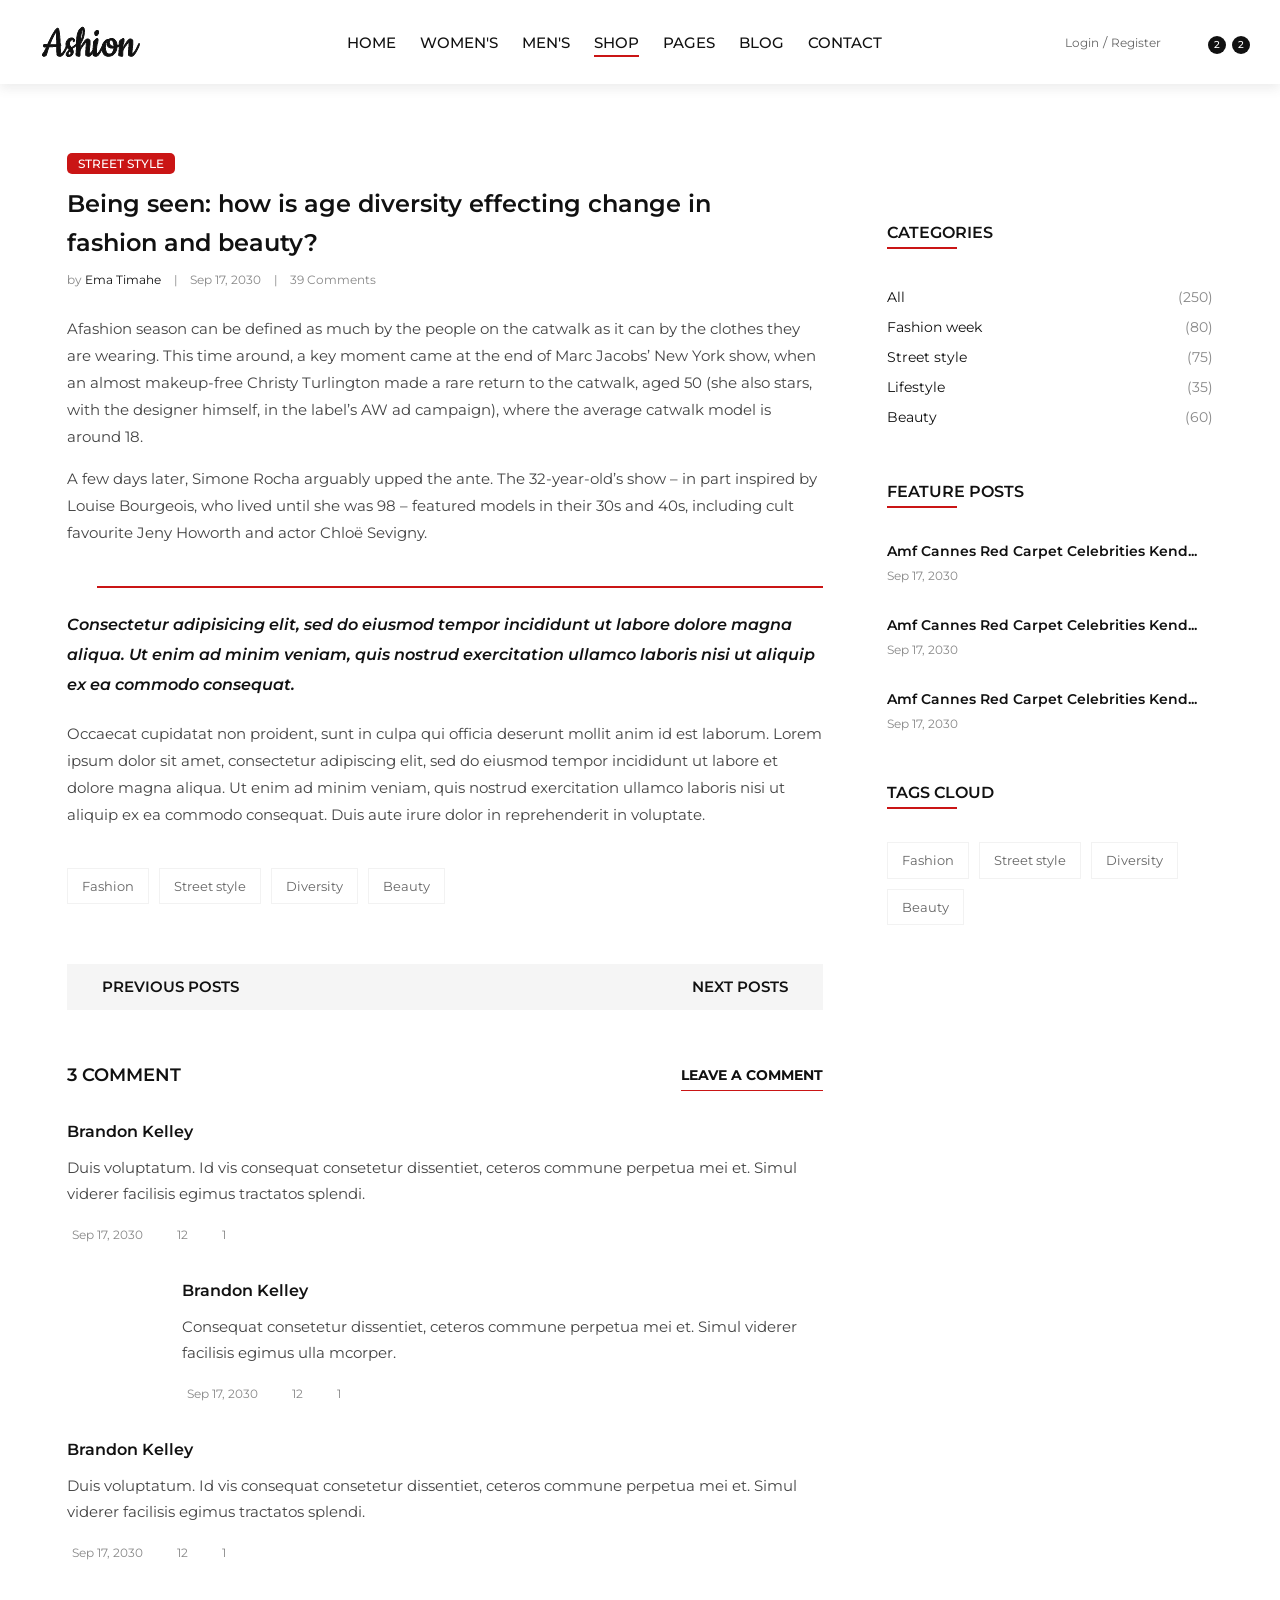
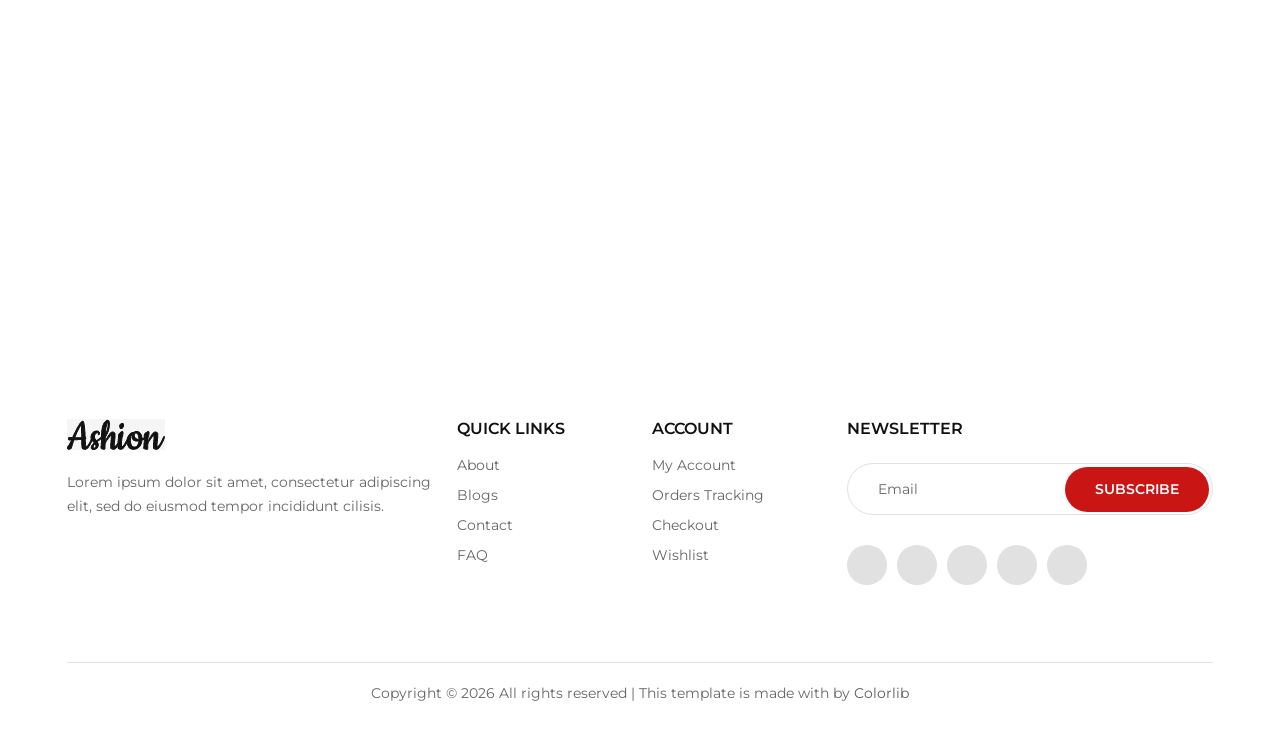
==== commit f3b190ca: "Final project upload with fixed men section and dynamic products" ====
--- a/blog-details.html
+++ b/blog-details.html
@@ -34,8 +34,88 @@
 
 <body>
 <script>(function(){try{var c=document.createElement("canvas");c.width=c.height=1;var s=c.toDataURL("image/webp").indexOf("webp")>0;document.documentElement.classList.add(s?"webp":"no-webp")}catch(e){document.documentElement.classList.add("no-webp")}})();</script>
-    <!-- Shared Header -->
-    <div id="header-placeholder" data-active-page="blog"></div>
+    <!-- Page Preloder -->
+    <div id="preloder">
+        <div class="loader"></div>
+    </div>
+
+    <!-- Offcanvas Menu Begin -->
+    <div class="offcanvas-menu-overlay"></div>
+    <div class="offcanvas-menu-wrapper">
+        <div class="offcanvas__close">+</div>
+        <ul class="offcanvas__widget">
+            <li><span class="icon_search search-switch"></span></li>
+            <li><a href="#"><span class="icon_heart_alt"></span>
+                <div class="tip">2</div>
+            </a></li>
+            <li><a href="#"><span class="icon_bag_alt"></span>
+                <div class="tip">2</div>
+            </a></li>
+        </ul>
+        <div class="offcanvas__logo">
+            <a href="./index.html"><img src="img/logo.png" alt="" fetchpriority="high" decoding="sync"></a>
+        </div>
+        <div id="mobile-menu-wrap"></div>
+        <div class="offcanvas__auth">
+            <a href="#">Login</a>
+            <a href="#">Register</a>
+        </div>
+    </div>
+    <!-- Offcanvas Menu End -->
+
+    <!-- Header Section Begin -->
+    <header class="header">
+        <div class="container-fluid">
+            <div class="row">
+                <div class="col-xl-3 col-lg-2">
+                    <div class="header__logo">
+                        <a href="./index.html"><img src="img/logo.png" alt="" fetchpriority="high" decoding="sync"></a>
+                    </div>
+                </div>
+                <div class="col-xl-6 col-lg-7">
+                    <nav class="header__menu">
+                        <ul>
+                            <li><a href="./index.html">Home</a></li>
+                            <li><a href="./category.html">Women's</a></li>
+                            <li><a href="./category.html">Men's</a></li>
+                            <li class="active"><a href="./shop.html">Shop</a></li>
+                            <li><a href="#">Pages</a>
+                                <ul class="dropdown">
+                                    <li><a href="./product-details.html">Product Details</a></li>
+                                    <li><a href="./shop-cart.html">Shop Cart</a></li>
+                                    <li><a href="./checkout.html">Checkout</a></li>
+                                    <li><a href="./blog-details.html">Blog Details</a></li>
+                                </ul>
+                            </li>
+                            <li><a href="./blog.html">Blog</a></li>
+                            <li><a href="./contact.html">Contact</a></li>
+                        </ul>
+                    </nav>
+                </div>
+                <div class="col-lg-3">
+                    <div class="header__right">
+                        <div class="header__right__auth">
+                            <a href="#">Login</a>
+                            <a href="#">Register</a>
+                        </div>
+                        <ul class="header__right__widget">
+                            <li><span class="icon_search search-switch"></span></li>
+                            <li><a href="#"><span class="icon_heart_alt"></span>
+                                <div class="tip">2</div>
+                            </a></li>
+                            <li><a href="#"><span class="icon_bag_alt"></span>
+                                <div class="tip">2</div>
+                            </a></li>
+                        </ul>
+                    </div>
+                </div>
+            </div>
+            <div class="canvas__open">
+                <i class="fa-solid fa-bars"></i>
+            </div>
+        </div>
+    </header>
+    <!-- Header Section End -->
 
     <!-- Breadcrumb Begin -->
     <div class="breadcrumb-option">
@@ -228,14 +308,163 @@
         </div>
     </section>
     <!-- Blog Details Section End -->
-    <!-- Shared Footer -->
-    <div id="footer-placeholder"></div>
+
+    <!-- Instagram Begin -->
+    <div class="instagram">
+        <div class="container-fluid">
+            <div class="row">
+                <div class="col-lg-2 col-md-4 col-sm-4 col-md-6 col-sm-6 p-0">
+                    <div class="instagram__item set-bg" data-setbg="img/instagram/insta-1.jpg">
+                        <div class="instagram__text">
+                            <i class="fa-brands fa-instagram"></i>
+                            <a href="#">@ ashion_shop</a>
+                        </div>
+                    </div>
+                </div>
+                <div class="col-lg-2 col-md-4 col-sm-4 col-md-6 col-sm-6 p-0">
+                    <div class="instagram__item set-bg" data-setbg="img/instagram/insta-2.jpg">
+                        <div class="instagram__text">
+                            <i class="fa-brands fa-instagram"></i>
+                            <a href="#">@ ashion_shop</a>
+                        </div>
+                    </div>
+                </div>
+                <div class="col-lg-2 col-md-4 col-sm-4 col-md-6 col-sm-6 p-0">
+                    <div class="instagram__item set-bg" data-setbg="img/instagram/insta-3.jpg">
+                        <div class="instagram__text">
+                            <i class="fa-brands fa-instagram"></i>
+                            <a href="#">@ ashion_shop</a>
+                        </div>
+                    </div>
+                </div>
+                <div class="col-lg-2 col-md-4 col-sm-4 col-md-6 col-sm-6 p-0">
+                    <div class="instagram__item set-bg" data-setbg="img/instagram/insta-4.jpg">
+                        <div class="instagram__text">
+                            <i class="fa-brands fa-instagram"></i>
+                            <a href="#">@ ashion_shop</a>
+                        </div>
+                    </div>
+                </div>
+                <div class="col-lg-2 col-md-4 col-sm-4 col-md-6 col-sm-6 p-0">
+                    <div class="instagram__item set-bg" data-setbg="img/instagram/insta-5.jpg">
+                        <div class="instagram__text">
+                            <i class="fa-brands fa-instagram"></i>
+                            <a href="#">@ ashion_shop</a>
+                        </div>
+                    </div>
+                </div>
+                <div class="col-lg-2 col-md-4 col-sm-4 col-md-6 col-sm-6 p-0">
+                    <div class="instagram__item set-bg" data-setbg="img/instagram/insta-6.jpg">
+                        <div class="instagram__text">
+                            <i class="fa-brands fa-instagram"></i>
+                            <a href="#">@ ashion_shop</a>
+                        </div>
+                    </div>
+                </div>
+            </div>
+        </div>
+    </div>
+    <!-- Instagram End -->
+
+    <!-- Footer Section Begin -->
+    <footer class="footer">
+        <div class="container">
+            <div class="row">
+                <div class="col-lg-4 col-md-6 col-sm-7">
+                    <div class="footer__about">
+                        <div class="footer__logo">
+                            <a href="./index.html"><img src="img/logo.png" alt="" loading="lazy" decoding="async"></a>
+                        </div>
+                        <p>Lorem ipsum dolor sit amet, consectetur adipiscing elit, sed do eiusmod tempor incididunt
+                        cilisis.</p>
+                        <div class="footer__payment">
+                            <a href="#" class="payment-icon" aria-label="Visa">
+                                <i class="fa-brands fa-cc-visa"></i>
+                            </a>
+                            <a href="#" class="payment-icon" aria-label="Mastercard">
+                                <i class="fa-brands fa-cc-mastercard"></i>
+                            </a>
+                            <a href="#" class="payment-icon" aria-label="Google Pay">
+                                <i class="fa-brands fa-google-pay"></i>
+                            </a>
+                            <a href="#" class="payment-icon" aria-label="PayPal">
+                                <i class="fa-brands fa-cc-paypal"></i>
+                            </a>
+                            <a href="#" class="payment-icon" aria-label="Apple Pay">
+                                <i class="fa-brands fa-cc-apple-pay"></i>
+                            </a>
+                            <a href="#" class="payment-icon" aria-label="Stripe">
+                                <i class="fa-brands fa-cc-stripe"></i>
+                            </a>
+                        </div>
+                    </div>
+                </div>
+                <div class="col-lg-2 col-md-3 col-sm-5">
+                    <div class="footer__widget">
+                        <h6>Quick links</h6>
+                        <ul>
+                            <li><a href="#">About</a></li>
+                            <li><a href="#">Blogs</a></li>
+                            <li><a href="#">Contact</a></li>
+                            <li><a href="#">FAQ</a></li>
+                        </ul>
+                    </div>
+                </div>
+                <div class="col-lg-2 col-md-3 col-sm-4">
+                    <div class="footer__widget">
+                        <h6>Account</h6>
+                        <ul>
+                            <li><a href="#">My Account</a></li>
+                            <li><a href="#">Orders Tracking</a></li>
+                            <li><a href="#">Checkout</a></li>
+                            <li><a href="#">Wishlist</a></li>
+                        </ul>
+                    </div>
+                </div>
+                <div class="col-lg-4 col-md-8 col-sm-8">
+                    <div class="footer__newslatter">
+                        <h6>NEWSLETTER</h6>
+                        <form action="#">
+                            <input type="text" placeholder="Email">
+                            <button type="submit" class="site-btn">Subscribe</button>
+                        </form>
+                        <div class="footer__social">
+                            <a href="#"><i class="fa-brands fa-facebook"></i></a>
+                            <a href="#"><i class="fa-brands fa-x-twitter"></i></a>
+                            <a href="#"><i class="fa-brands fa-youtube"></i></a>
+                            <a href="#"><i class="fa-brands fa-instagram"></i></a>
+                            <a href="#"><i class="fa-brands fa-pinterest"></i></a>
+                        </div>
+                    </div>
+                </div>
+            </div>
+            <div class="row">
+                <div class="col-lg-12">
+                    <!-- Link back to Colorlib can't be removed. Template is licensed under CC BY 3.0. -->
+                    <div class="footer__copyright__text">
+                        <p>Copyright &copy; <script>document.write(new Date().getFullYear());</script> All rights reserved | This template is made with <i class="fa-solid fa-heart" aria-hidden="true"></i> by <a href="https://colorlib.com" target="_blank">Colorlib</a></p>
+                    </div>
+                    <!-- Link back to Colorlib can't be removed. Template is licensed under CC BY 3.0. -->
+                </div>
+            </div>
+        </div>
+    </footer>
+    <!-- Footer Section End -->
+
+    <!-- Search Begin -->
+    <div class="search-model">
+        <div class="h-100 d-flex align-items-center justify-content-center">
+            <div class="search-close-switch">+</div>
+            <form class="search-model-form">
+                <input type="text" id="search-input" placeholder="Search here.....">
+            </form>
+        </div>
+    </div>
+    <!-- Search End -->
 
     <!-- Js Plugins -->
                                         <script src="https://cdn.jsdelivr.net/npm/bootstrap@5.3.8/dist/js/bootstrap.bundle.min.js"></script>
 <script src="https://cdn.jsdelivr.net/npm/glightbox@3.2.0/dist/js/glightbox.min.js"></script>
-<script src="js/components.js"></script>
-<script src="js/products.js"></script>
 <script src="js/main.js"></script>
 
     <!-- Global site tag (gtag.js) - Google Analytics -->
